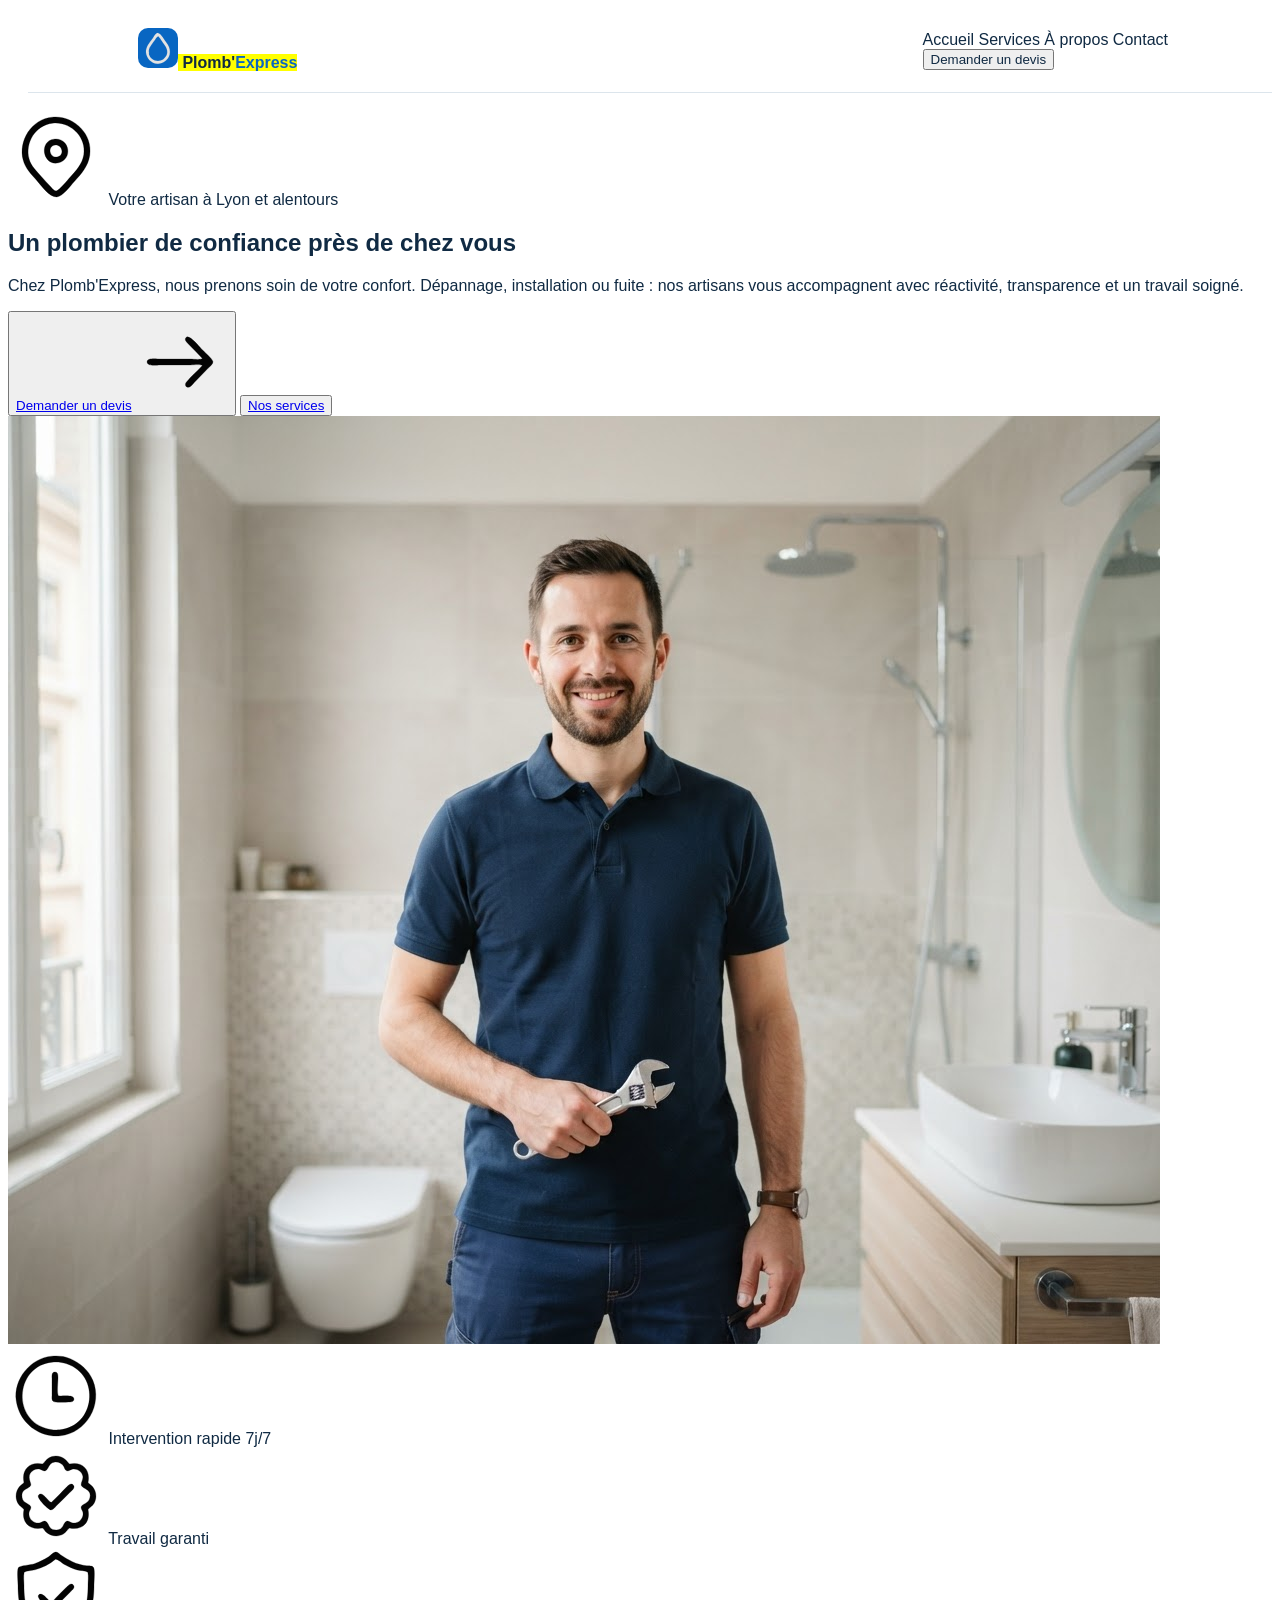
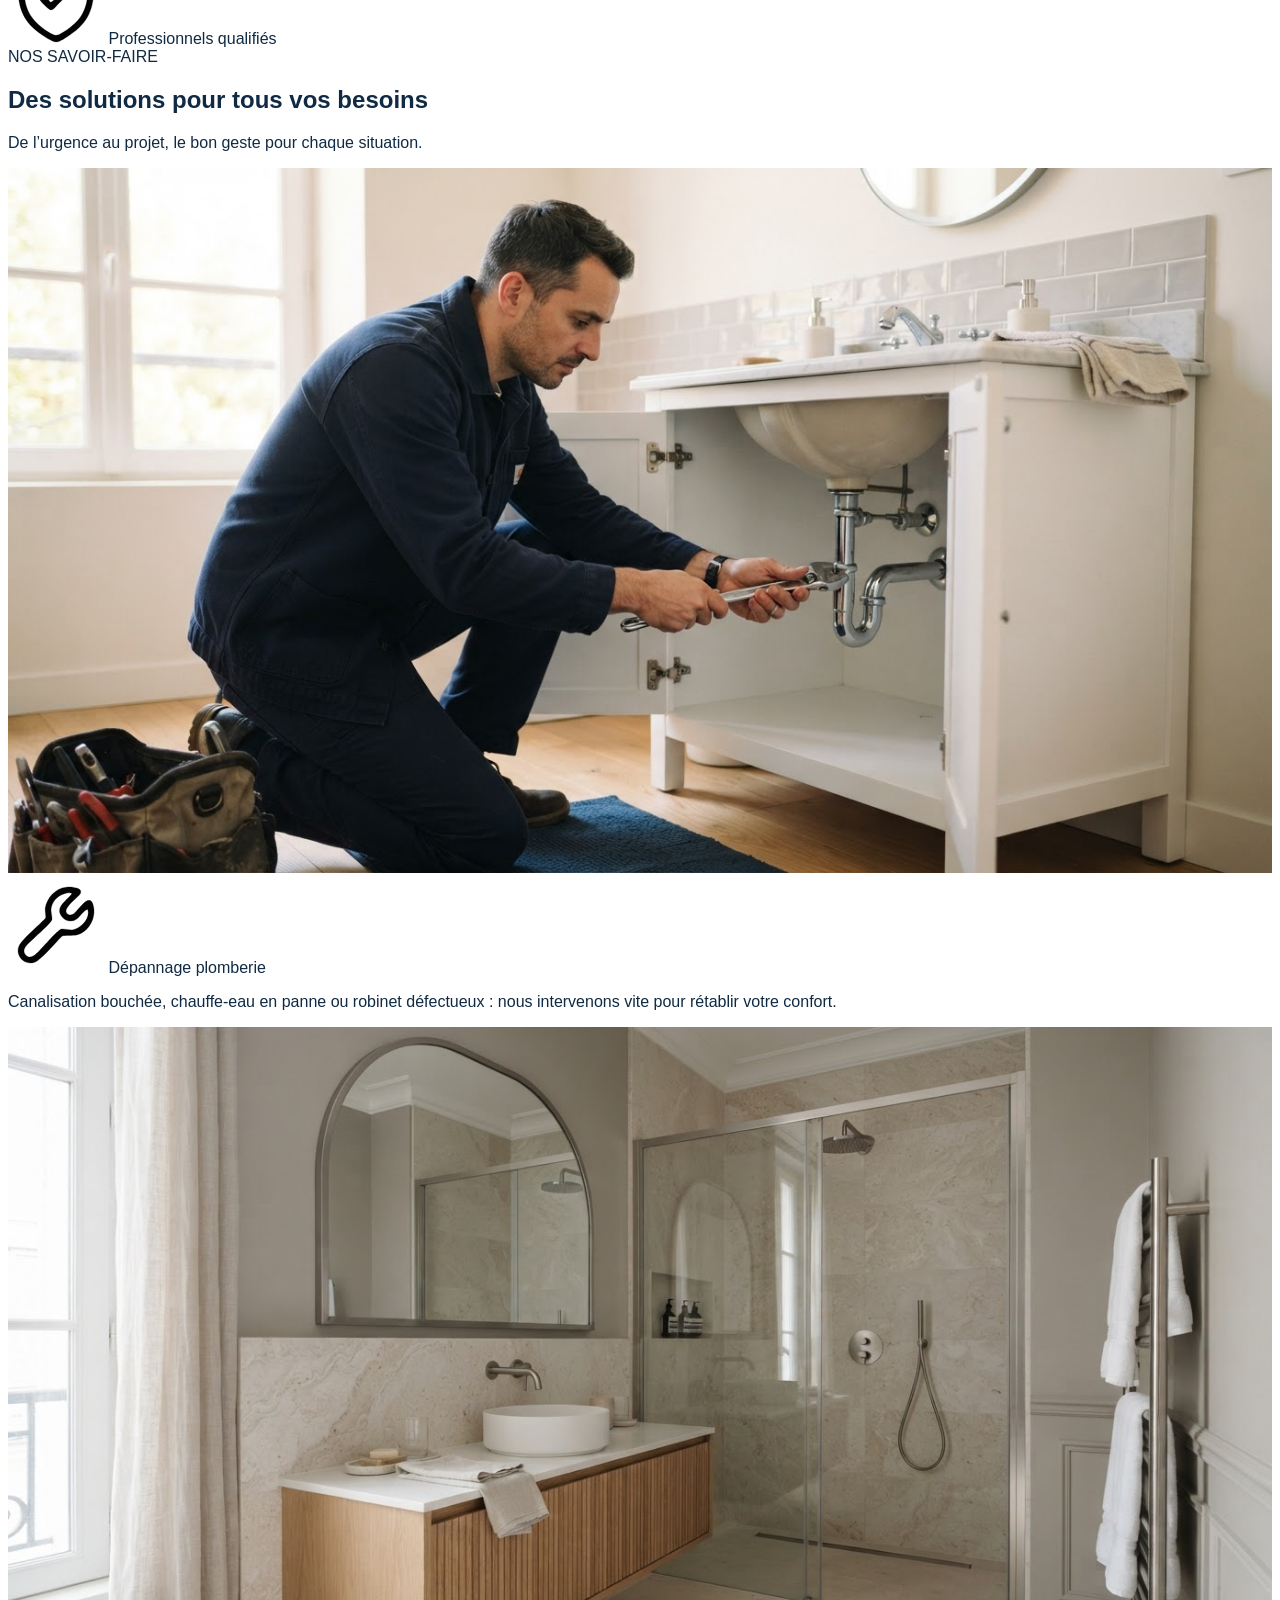
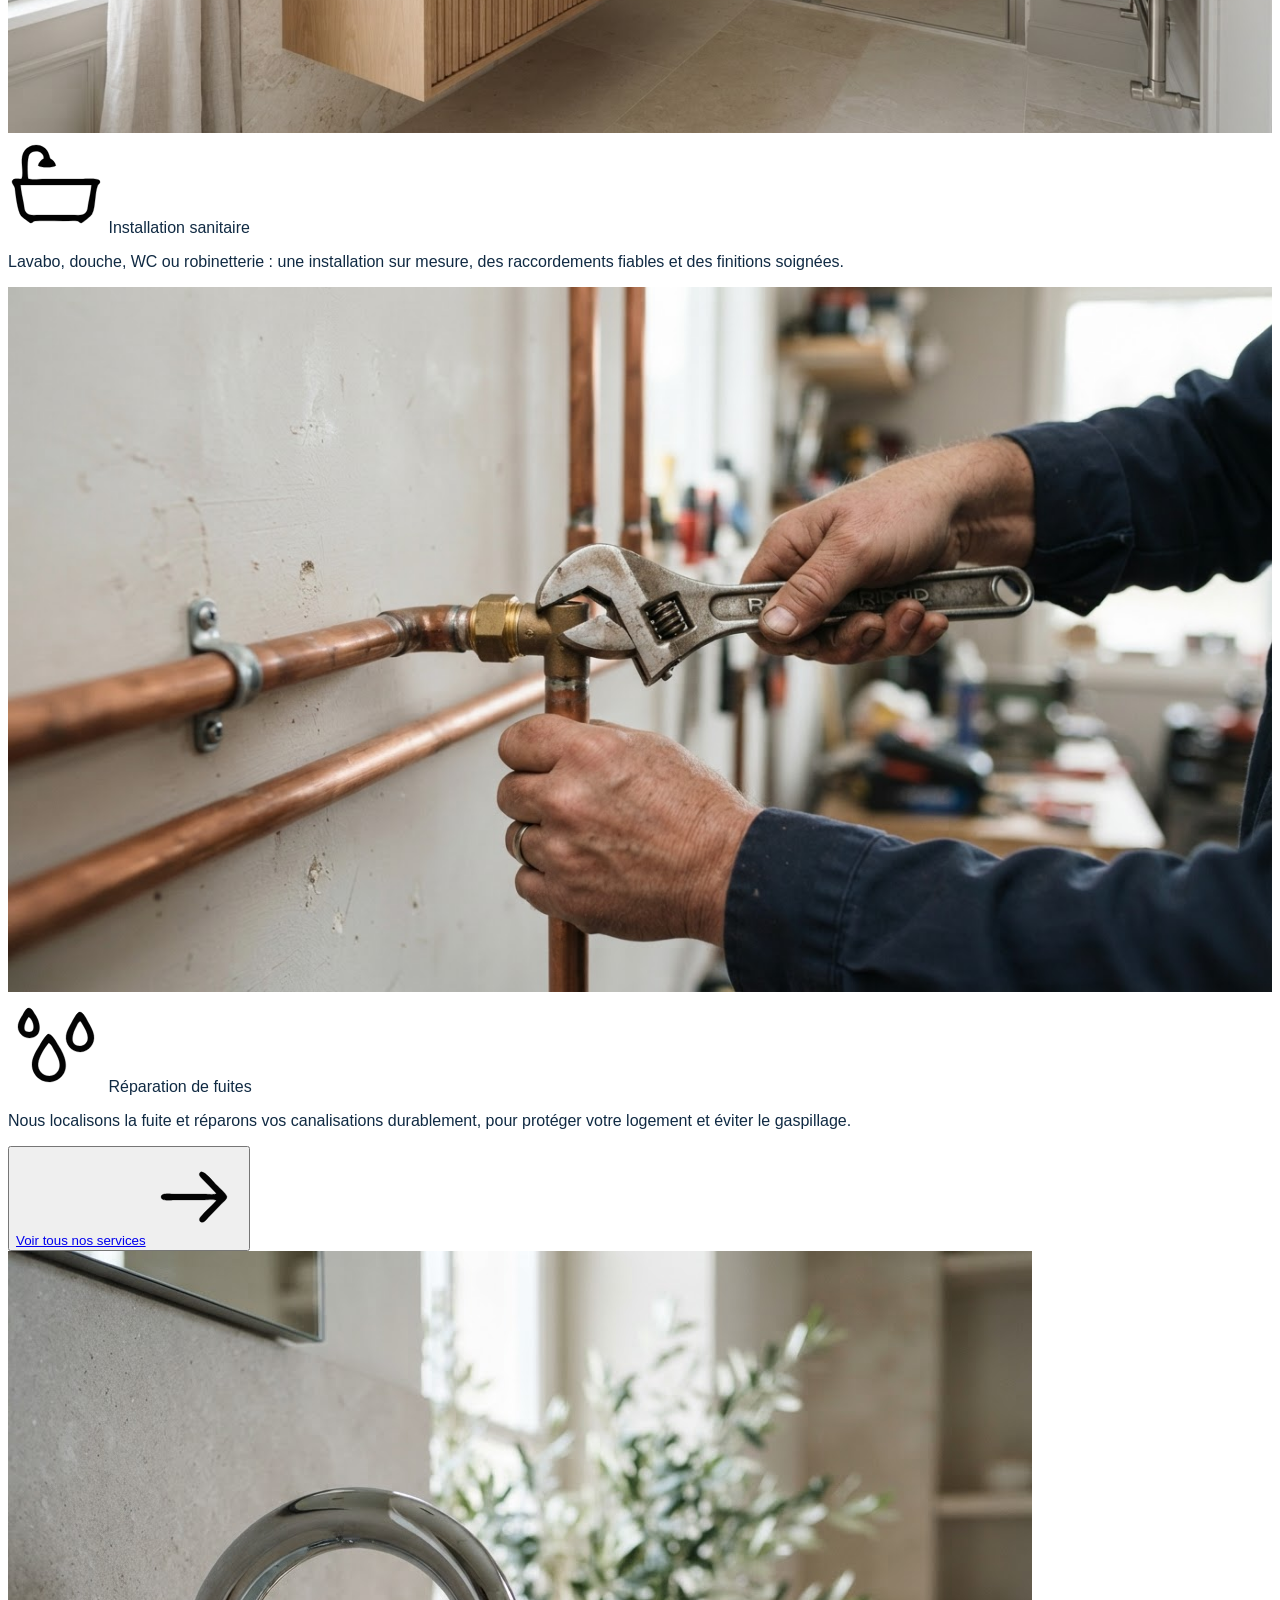
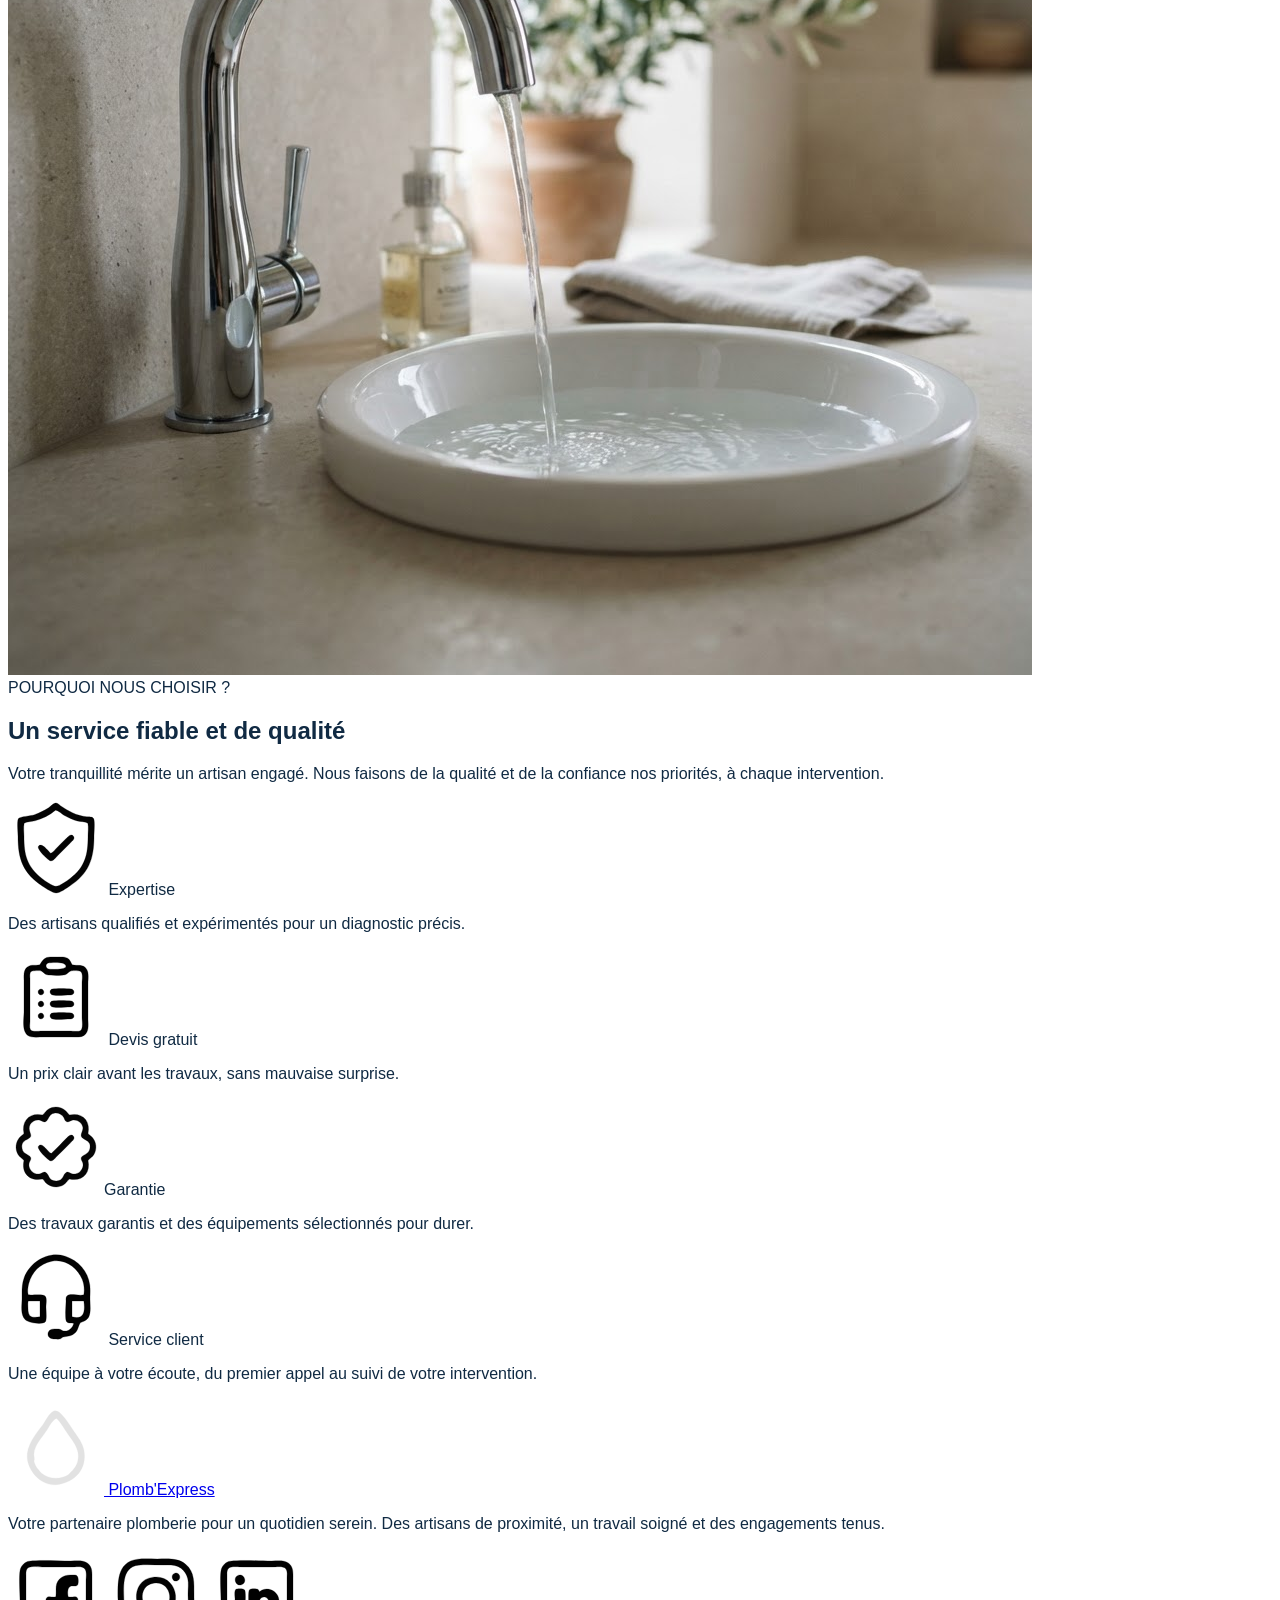
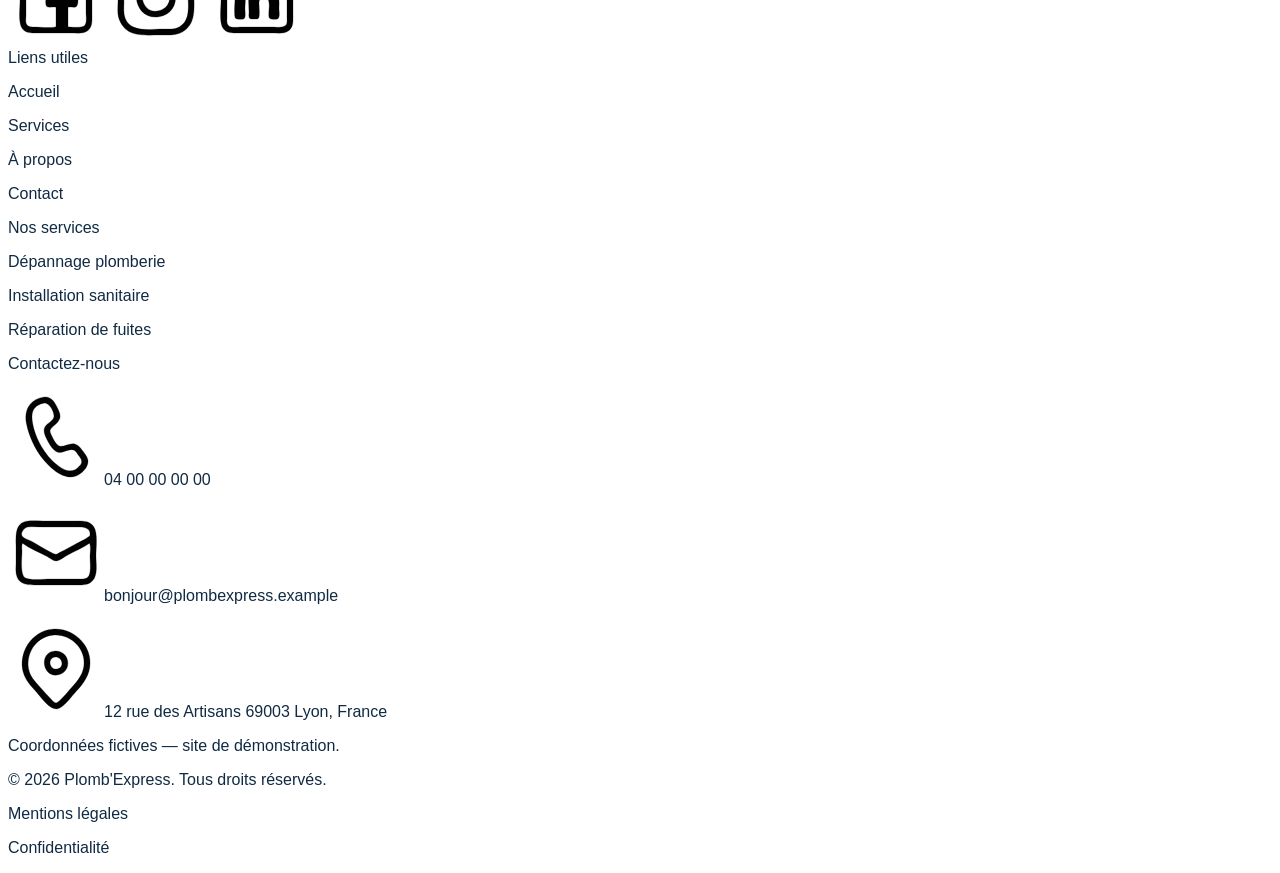
==== SPRINT-01/Brief-02/PlombExpress/Accueil.html @ 79089966 "Redesign repo structure" ====
<!doctype html>
<html lang="fr">
  <head>
    <meta charset="UTF-8" />
    <meta name="viewport" content="width=device-width, initial-scale=1.0" />
    <link rel="stylesheet" href="css/Accueil.css" />
    <style>
      @import url("https://fonts.google/apis.com/css2?family=Inter:ital,opsz,wght@0,14..32,100..900;1,14..32,100..900&display=swap");
    </style>
    <title>Plomb'Express</title>
  </head>
  <body>
    <header>
      <div class="logo">
        <a href="Accueil.html"
          ><img src="assets/icons/droplet.svg" alt="Droplet icon" /><span>
            Plomb'</span
          ><span class="logoblu">Express</span></a
        >
      </div>
      <nav>
        <div class="nav">
          <a href="Accueil.html">Accueil</a>
          <span>Services</span>
          <span>À propos</span>
          <span>Contact</span>
        </div>
        <div class="mobile">
          <img src="assets/icons/menu.svg" alt="menu icon" />
        </div>
        <div class="btnh">
          <button><a href="Contact.html">Demander un devis</a></button>
        </div>
      </nav>
    </header>
    <main>
      <section class="hero">
        <div>
          <p>
            <img src="assets/icons/location.svg" alt="Location icon" /> Votre
            artisan à Lyon et alentours
          </p>
        </div>
        <div>
          <h1>Un plombier de confiance près de chez vous</h1>
          <p>
            Chez Plomb'Express, nous prenons soin de votre confort. Dépannage,
            installation ou fuite : nos artisans vous accompagnent avec
            réactivité, transparence et un travail soigné.
          </p>
        </div>
        <div>
          <button>
            <a href="Contact.html">Demander un devis</a
            ><img src="assets/icons/arrow-right.svg" alt="Arrow right icon" />
          </button>
          <button><a href="Services.html">Nos services</a></button>
        </div>
        <div>
          <img
            src="assets/images/plumber.jpg"
            alt="Le plombier sourit en tenant sa clé à molette dans une salle de bain moderne"
          />
        </div>
        <div>
          <img src="assets/icons/clock.svg" alt="Clock at 3 icon" />
          <span>Intervention rapide 7j/7</span>
        </div>
        <div>
          <img src="assets/icons/shield-check.svg" alt="shield check icon" />
          <span>Travail garanti</span>
        </div>
        <div>
          <img src="assets/icons/badge-check.svg" alt="badge check icon" />
          <span>Professionnels qualifiés</span>
        </div>
      </section>
      <section class="faire">
        <div>
          <span>NOS SAVOIR-FAIRE</span>
          <h2>Des solutions pour tous vos besoins</h2>
          <p>De l’urgence au projet, le bon geste pour chaque situation.</p>
        </div>
        <div>
          <img
            src="assets/images/Dépannage-plomberie.jpg"
            alt="Plombier agenouillé sous un lavabo blanc, en train de régler le siphon avec une clé"
          />
          <img src="assets/icons/wrench.svg" alt="wrench icon" />
          <span>Dépannage plomberie</span>
          <p>
            Canalisation bouchée, chauffe-eau en panne ou robinet défectueux :
            nous intervenons vite pour rétablir votre confort.
          </p>
        </div>
        <div>
          <img
            src="assets/images/Installation-sanitaire.jpg"
            alt="Salle de bain moderne avec meuble vasque en bois suspendu, miroir arrondi et douche en verre"
          />
          <img src="assets/icons/bath.svg" alt="bath icon" />
          <span>Installation sanitaire</span>
          <p>
            Lavabo, douche, WC ou robinetterie : une installation sur mesure,
            des raccordements fiables et des finitions soignées.
          </p>
        </div>
        <div>
          <img
            src="assets/images/Réparation-fuites.jpg"
            alt="Mains d'un plombier serrant un raccord en laiton sur une canalisation en cuivre avec une clé à molette"
          />
          <img src="assets/icons/droplets.svg" alt="droplets icon" />
          <span>Réparation de fuites</span>
          <p>
            Nous localisons la fuite et réparons vos canalisations durablement,
            pour protéger votre logement et éviter le gaspillage.
          </p>
        </div>
        <div>
          <button>
            <a href="Services.html">Voir tous nos services</a
            ><img src="assets/icons/arrow-right.svg" alt="Arrow right icon" />
          </button>
        </div>
      </section>
      <section class="choisir">
        <div>
          <img
            src="assets/images/lavabo.jpg"
            alt="Robinet chromé verse de l'eau dans une vasque blanche"
          />
        </div>
        <div>
          <span>POURQUOI NOUS CHOISIR ?</span>
          <h2>Un service fiable et de qualité</h2>
          <p>
            Votre tranquillité mérite un artisan engagé. Nous faisons de la
            qualité et de la confiance nos priorités, à chaque intervention.
          </p>
        </div>
        <div>
          <div>
            <span
              ><img src="assets/icons/badge-check.svg" alt="badge check icon" />
              Expertise</span
            >
            <p>
              Des artisans qualifiés et expérimentés pour un diagnostic précis.
            </p>
          </div>
          <div>
            <span
              ><img
                src="assets/icons/clipboard-list.svg"
                alt="clipboard list icon"
              />
              Devis gratuit</span
            >
            <p>Un prix clair avant les travaux, sans mauvaise surprise.</p>
          </div>
          <div>
            <span
              ><img
                src="assets/icons/shield-check.svg"
                alt="shield check icon"
              />Garantie</span
            >
            <p>
              Des travaux garantis et des équipements sélectionnés pour durer.
            </p>
          </div>
          <div>
            <span
              ><img
                src="assets/icons/headset.svg"
                alt="headset icon"
                style="transform: scaleX(-1)"
              />
              Service client</span
            >
            <p>
              Une équipe à votre écoute, du premier appel au suivi de votre
              intervention.
            </p>
          </div>
        </div>
      </section>
    </main>
    <footer>
      <div>
        <a href="Accueil.html"
          ><img src="assets/icons/droplet.svg" alt="Droplet icon" />
          Plomb'Express</a
        >
        <p>
          Votre partenaire plomberie pour un quotidien serein. Des artisans de
          proximité, un travail soigné et des engagements tenus.
        </p>
        <div>
          <img src="assets/icons/facebook.svg" alt="facebook icon" />
          <img src="assets/icons/instagram.svg" alt="instagram icon" />
          <img src="assets/icons/linkedin.svg" alt="linkedin icon" />
        </div>
      </div>
      <div>
        <div>
          <span>Liens utiles</span>
          <p>Accueil</p>
          <p>Services</p>
          <p>À propos</p>
          <p>Contact</p>
        </div>
        <div>
          <span>Nos services</span>
          <p>Dépannage plomberie</p>
          <p>Installation sanitaire</p>
          <p>Réparation de fuites</p>
        </div>
        <div>
          <span>Contactez-nous</span>
          <p>
            <img src="assets/icons/phone.svg" alt="phone icon" />04 00 00 00 00
          </p>
          <p>
            <img
              src="assets/icons/mail.svg"
              alt="mail icon"
            />bonjour@plombexpress.example
          </p>
          <p>
            <img src="assets/icons/location.svg" alt="location icon" />12 rue
            des Artisans 69003 Lyon, France
          </p>
          <p>Coordonnées fictives — site de démonstration.</p>
        </div>
      </div>
      <div>
        <div><p>© 2026 Plomb'Express. Tous droits réservés.</p></div>
        <div>
          <p>Mentions légales</p>
          <p>Confidentialité</p>
        </div>
      </div>
    </footer>
  </body>
</html>
---- SPRINT-01/Brief-02/PlombExpress/css/Accueil.css ----
* {
  box-sizing: border-box;
}

img {
  max-width: 100%;
  height: auto;
}

body {
  font-family: "Inter", sans-serif;
  color: #102a43;
}

header {
  display: flex;
  align-items: center;
  justify-content: space-between;
  padding: 20px 104px;
  margin-left: 20px;
  border-bottom: 1px solid #dce5ec;
}

.mobile {
  display: none;
}

@media (max-width: 767px) {
  header {
    display: flex;
    flex-direction: column;
    padding: 16px;
    margin: 0 auto;
  }

  .nav {
    display: none;
  }

  .mobile {
    display: block;
  }

  .btnh {
    width: 100%;
  }

  .btnh button {
    border: none;
    width: 100%;
    background-color: #ff6418;
    padding: 15px 20px 15px;
    gap: 12px;
    border-radius: 10px;
    width: 335px;
    height: 44px;
  }

  .btnh a {
    color: #ffffff;
    font-weight: 600;
    font-size: 14px;
    line-height: 100%;
  }
}

header a {
  text-decoration: none;
  color: #102a43;
}

header img {
  background-color: #0866c2;
  border-radius: 10px;
  width: 40px;
  height: 40px;
  margin-left: 6px;
}

.logoblu {
  color: #0866c2;
}

.logo span {
  font-weight: 700;
  background-color: yellow;
}

.nav {
  align-items: center;
}
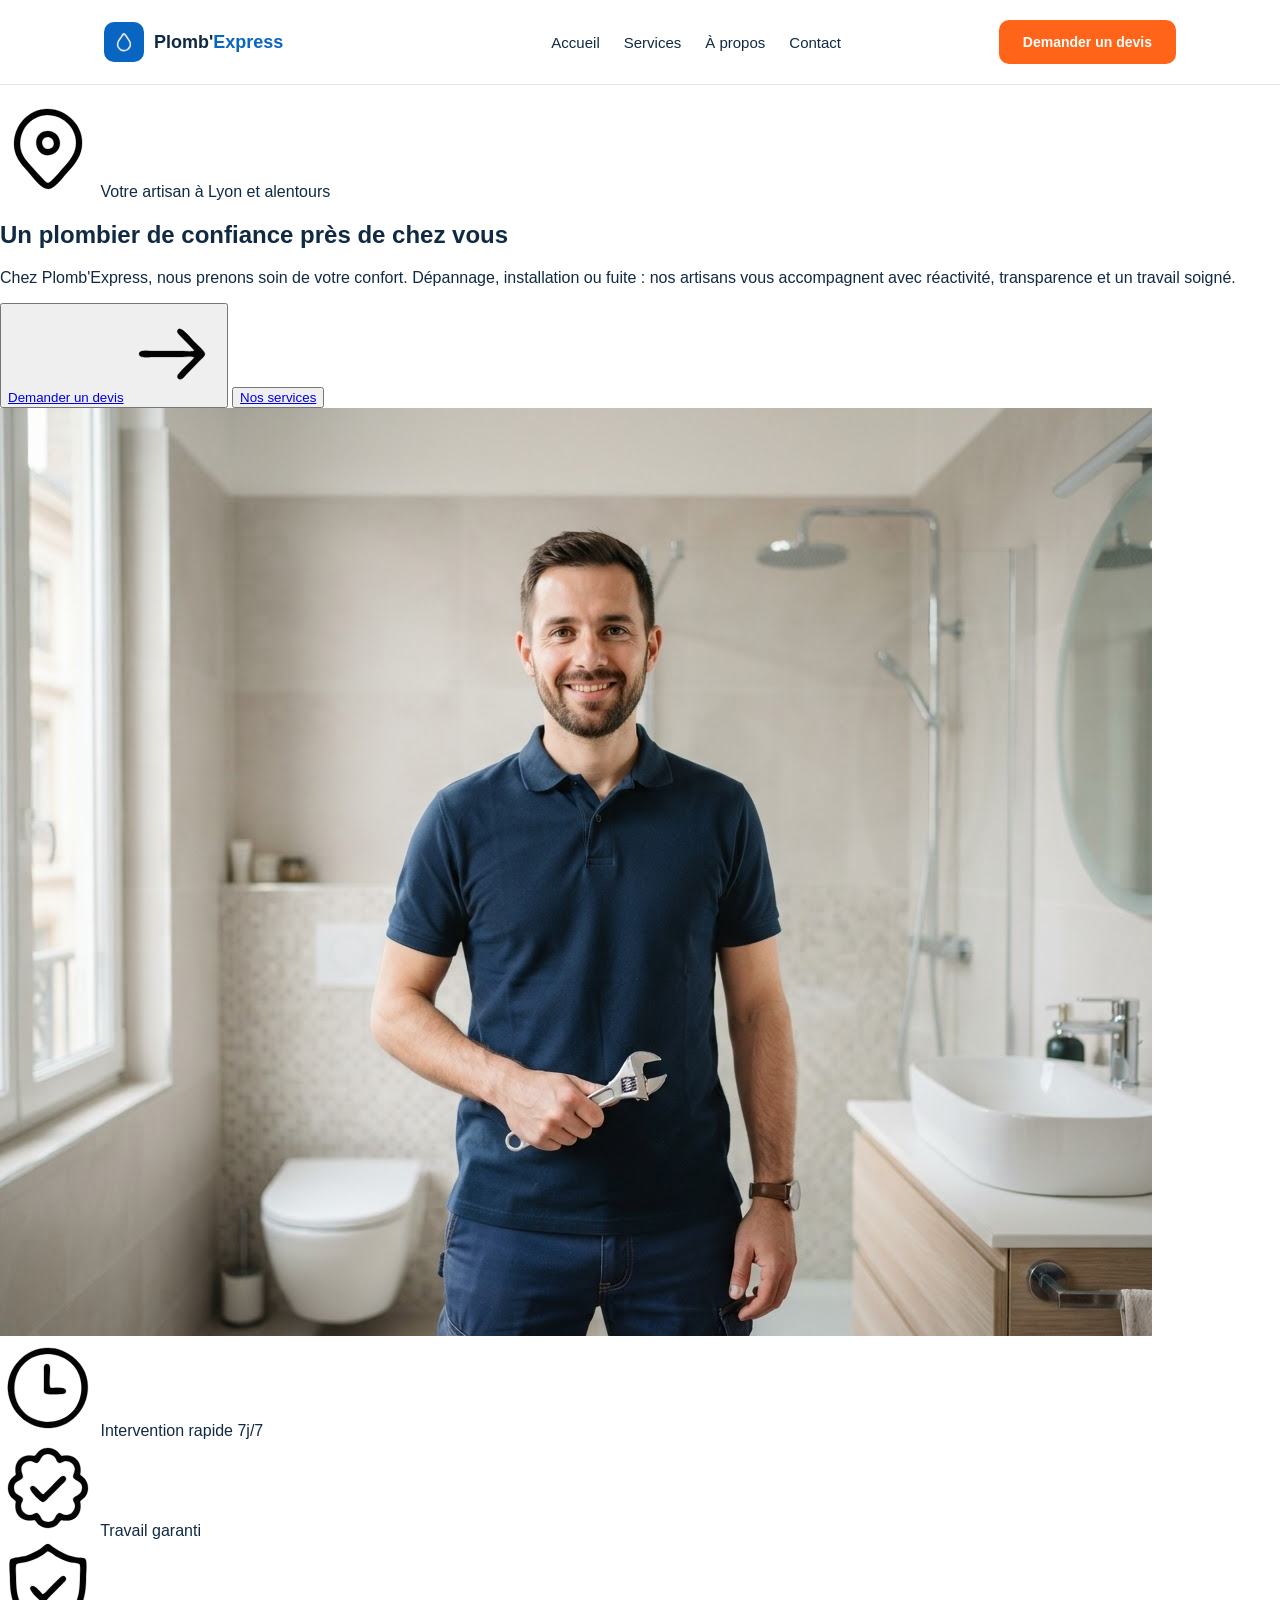
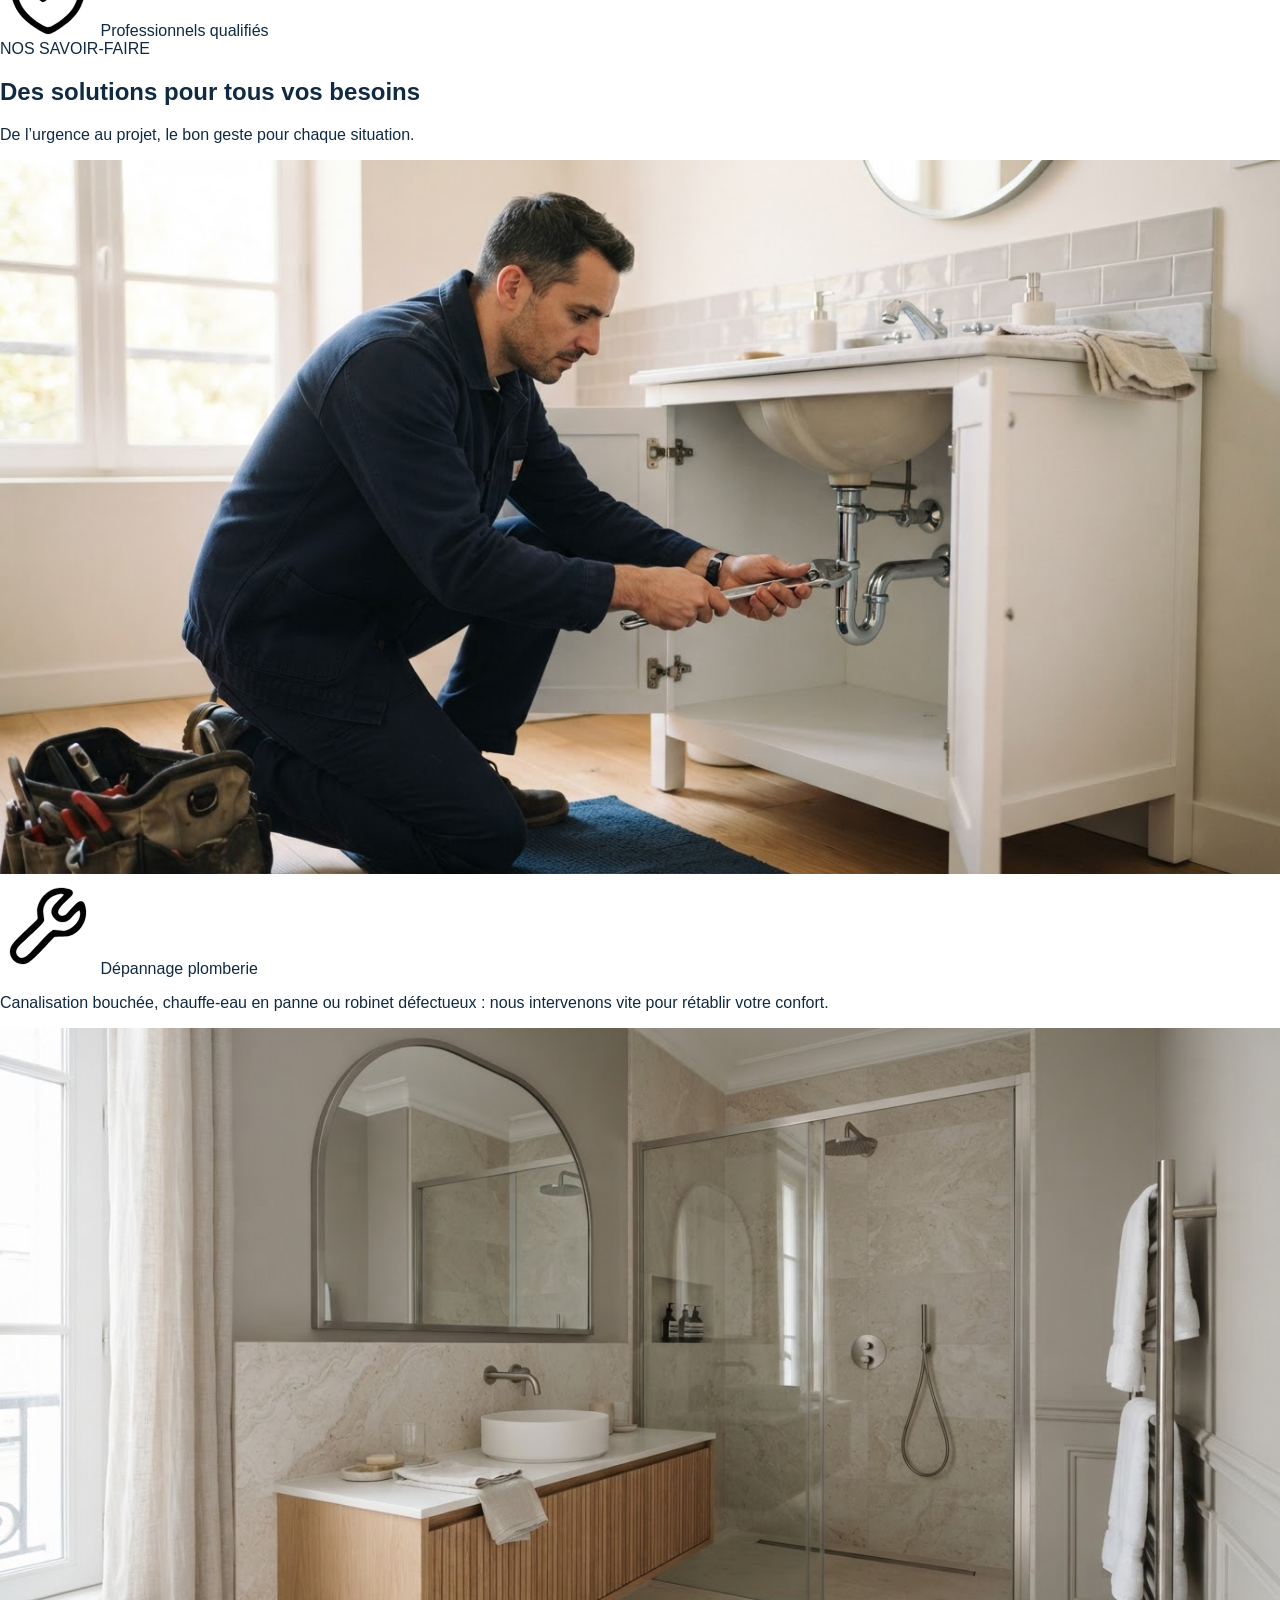
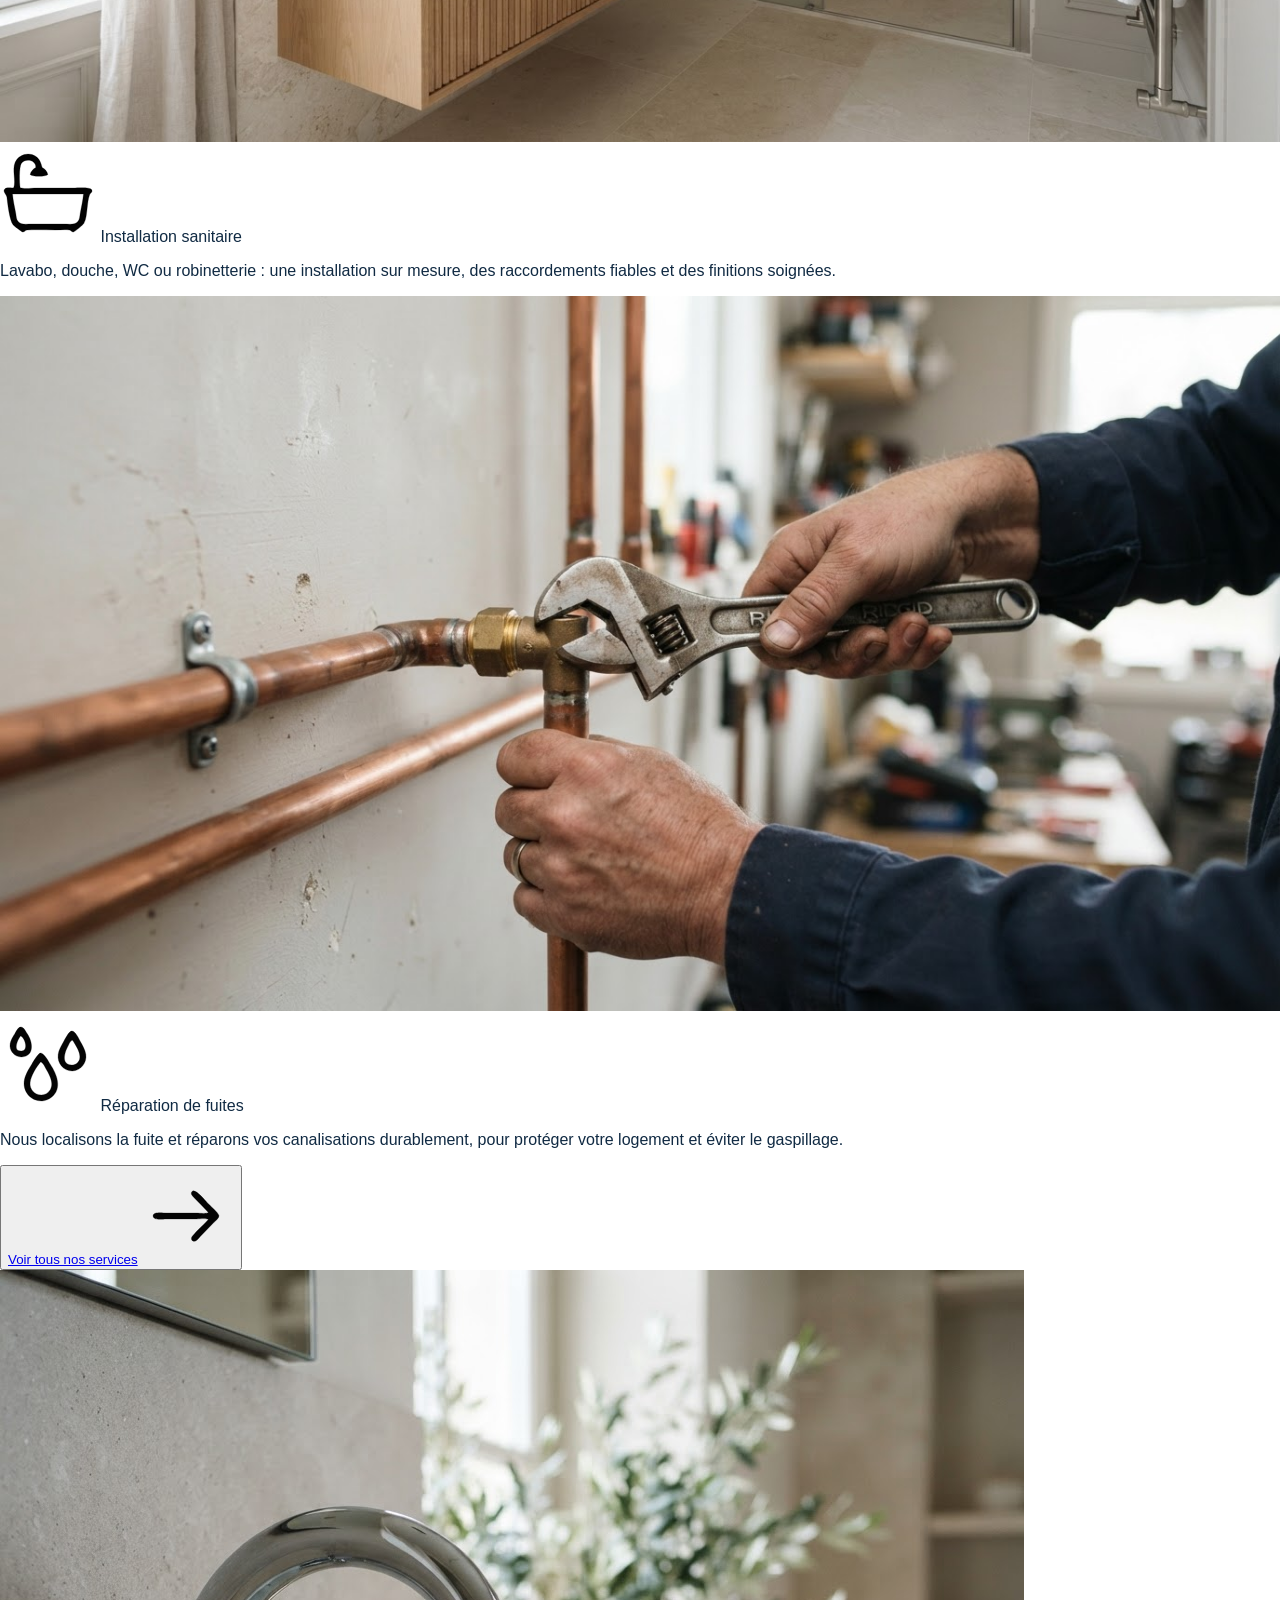
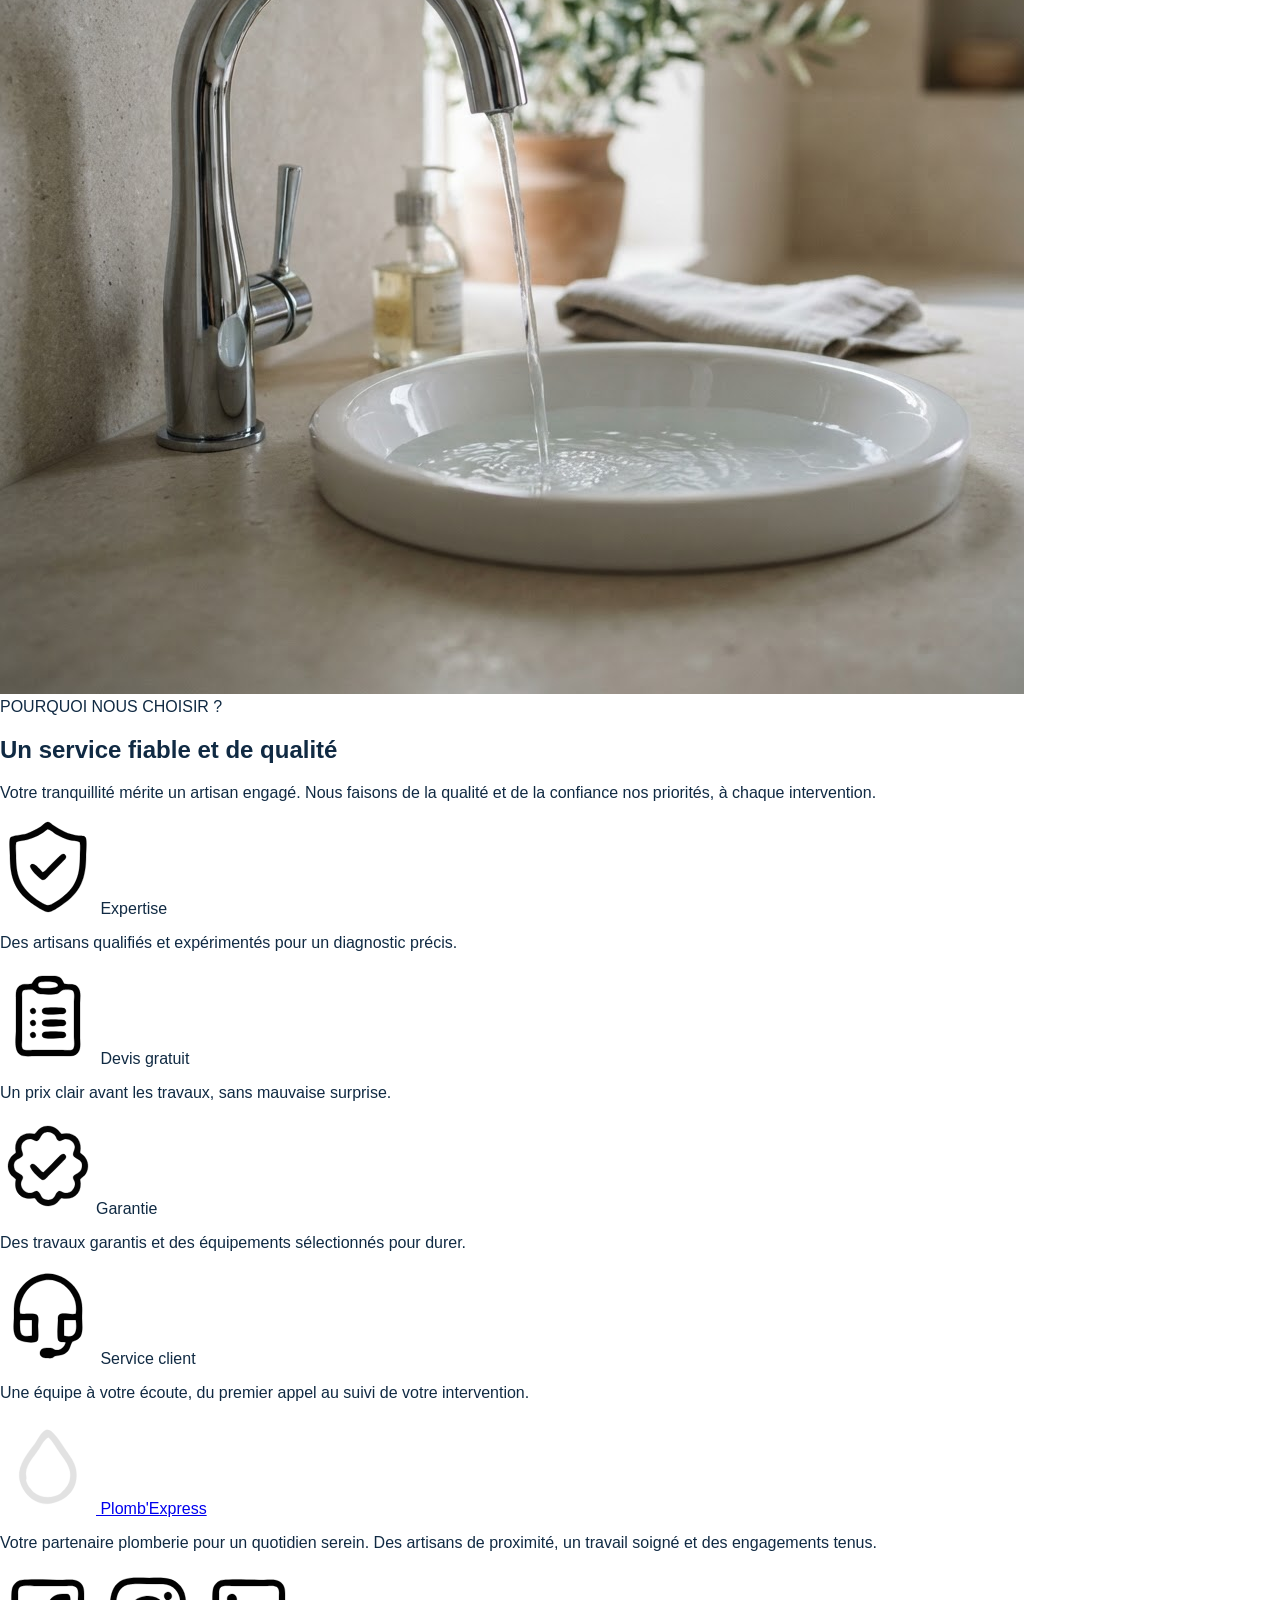
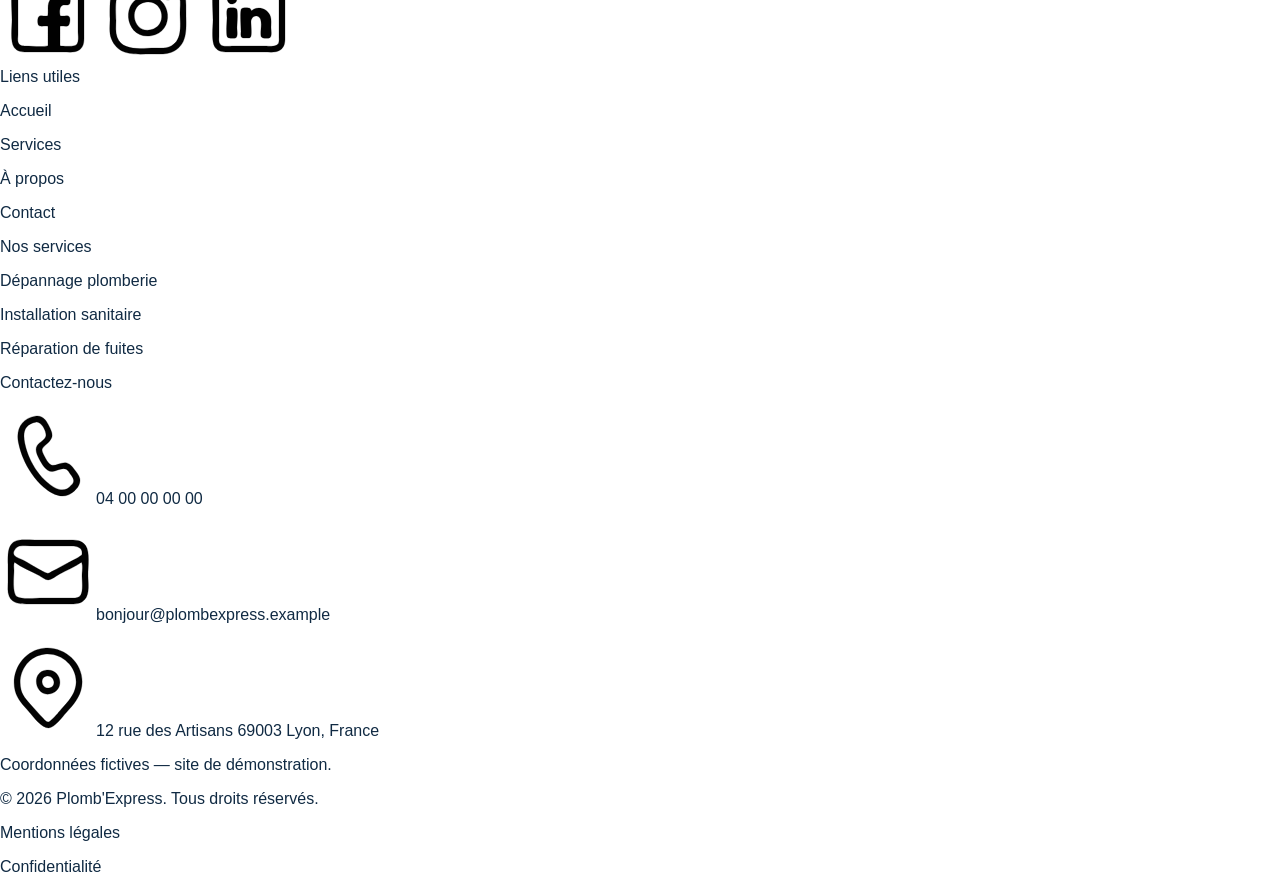
==== commit 2a9aa164: "SPRINT-01: Brief 02 update" ====
--- a/SPRINT-01/Brief-02/PlombExpress/Accueil.html
+++ b/SPRINT-01/Brief-02/PlombExpress/Accueil.html
@@ -12,26 +12,25 @@
   <body>
     <header>
       <div class="logo">
-        <a href="Accueil.html"
-          ><img src="assets/icons/droplet.svg" alt="Droplet icon" /><span>
-            Plomb'</span
-          ><span class="logoblu">Express</span></a
-        >
+        <a href="Accueil.html">
+          <img src="assets/icons/droplet.svg" alt="Droplet icon" />
+          <span>Plomb'</span><span class="logoblu">Express</span>
+        </a>
+      </div>
+      <div class="menu">
+        <img src="assets/icons/menu.svg" alt="menu icon" />
       </div>
       <nav>
-        <div class="nav">
+        <div class="nav-links">
           <a href="Accueil.html">Accueil</a>
-          <span>Services</span>
-          <span>À propos</span>
-          <span>Contact</span>
-        </div>
-        <div class="mobile">
-          <img src="assets/icons/menu.svg" alt="menu icon" />
-        </div>
-        <div class="btnh">
-          <button><a href="Contact.html">Demander un devis</a></button>
+          <a href="#">Services</a>
+          <a href="#">À propos</a>
+          <a href="Contact.html">Contact</a>
         </div>
       </nav>
+      <div class="btnh">
+        <button><a href="Contact.html">Demander un devis</a></button>
+      </div>
     </header>
     <main>
       <section class="hero">
--- a/SPRINT-01/Brief-02/PlombExpress/css/Accueil.css
+++ b/SPRINT-01/Brief-02/PlombExpress/css/Accueil.css
@@ -10,6 +10,7 @@
 body {
   font-family: "Inter", sans-serif;
   color: #102a43;
+  margin: 0;
 }
 
 header {
@@ -17,51 +18,7 @@
   align-items: center;
   justify-content: space-between;
   padding: 20px 104px;
-  margin-left: 20px;
   border-bottom: 1px solid #dce5ec;
-}
-
-.mobile {
-  display: none;
-}
-
-@media (max-width: 767px) {
-  header {
-    display: flex;
-    flex-direction: column;
-    padding: 16px;
-    margin: 0 auto;
-  }
-
-  .nav {
-    display: none;
-  }
-
-  .mobile {
-    display: block;
-  }
-
-  .btnh {
-    width: 100%;
-  }
-
-  .btnh button {
-    border: none;
-    width: 100%;
-    background-color: #ff6418;
-    padding: 15px 20px 15px;
-    gap: 12px;
-    border-radius: 10px;
-    width: 335px;
-    height: 44px;
-  }
-
-  .btnh a {
-    color: #ffffff;
-    font-weight: 600;
-    font-size: 14px;
-    line-height: 100%;
-  }
 }
 
 header a {
@@ -69,23 +26,103 @@
   color: #102a43;
 }
 
-header img {
+.logo a {
+  display: flex;
+  align-items: center;
+  font-weight: 700;
+  font-size: 18px;
+}
+
+.logo img {
   background-color: #0866c2;
   border-radius: 10px;
   width: 40px;
   height: 40px;
-  margin-left: 6px;
+  margin-right: 10px;
+  padding: 8px;
 }
 
 .logoblu {
   color: #0866c2;
 }
 
-.logo span {
-  font-weight: 700;
-  background-color: yellow;
+nav {
+  display: flex;
+  align-items: center;
+  gap: 32px;
+  flex-grow: 1;
+  justify-content: space-between;
+  padding-left: 25%;
 }
 
-.nav {
+.nav-links a:hover {
+  color: #0866c2;
+  text-decoration: underline;
+  text-underline-offset: 9px;
+  text-decoration-thickness: 2px;
+  font-weight: 600;
+}
+
+.nav-links {
+  display: flex;
   align-items: center;
+  gap: 24px;
 }
+
+.nav-links a {
+  font-weight: 500;
+  font-size: 15px;
+  color: #102a43;
+  cursor: pointer;
+}
+
+.btnh button {
+  border: none;
+  background-color: #ff6418;
+  border-radius: 10px;
+  height: 44px;
+  padding: 0 24px;
+  display: flex;
+  align-items: center;
+  justify-content: center;
+  cursor: pointer;
+}
+
+.btnh a {
+  color: #ffffff;
+  font-weight: 600;
+  font-size: 14px;
+}
+
+.menu {
+  display: none;
+}
+
+@media (max-width: 767px) {
+  header {
+    padding: 16px;
+    display: flex;
+    align-items: center;
+    justify-content: space-between;
+    flex-wrap: wrap;
+  }
+
+  .nav-links {
+    display: none;
+  }
+
+  .menu {
+    display: flex;
+    width: 24px;
+    height: 24px;
+  }
+
+  .btnh button {
+    margin-top: 16px;
+    width: 335px;
+    height: 44px;
+    padding-right: 20px;
+    padding-left: 20px;
+    gap: 12px;
+  }
+}
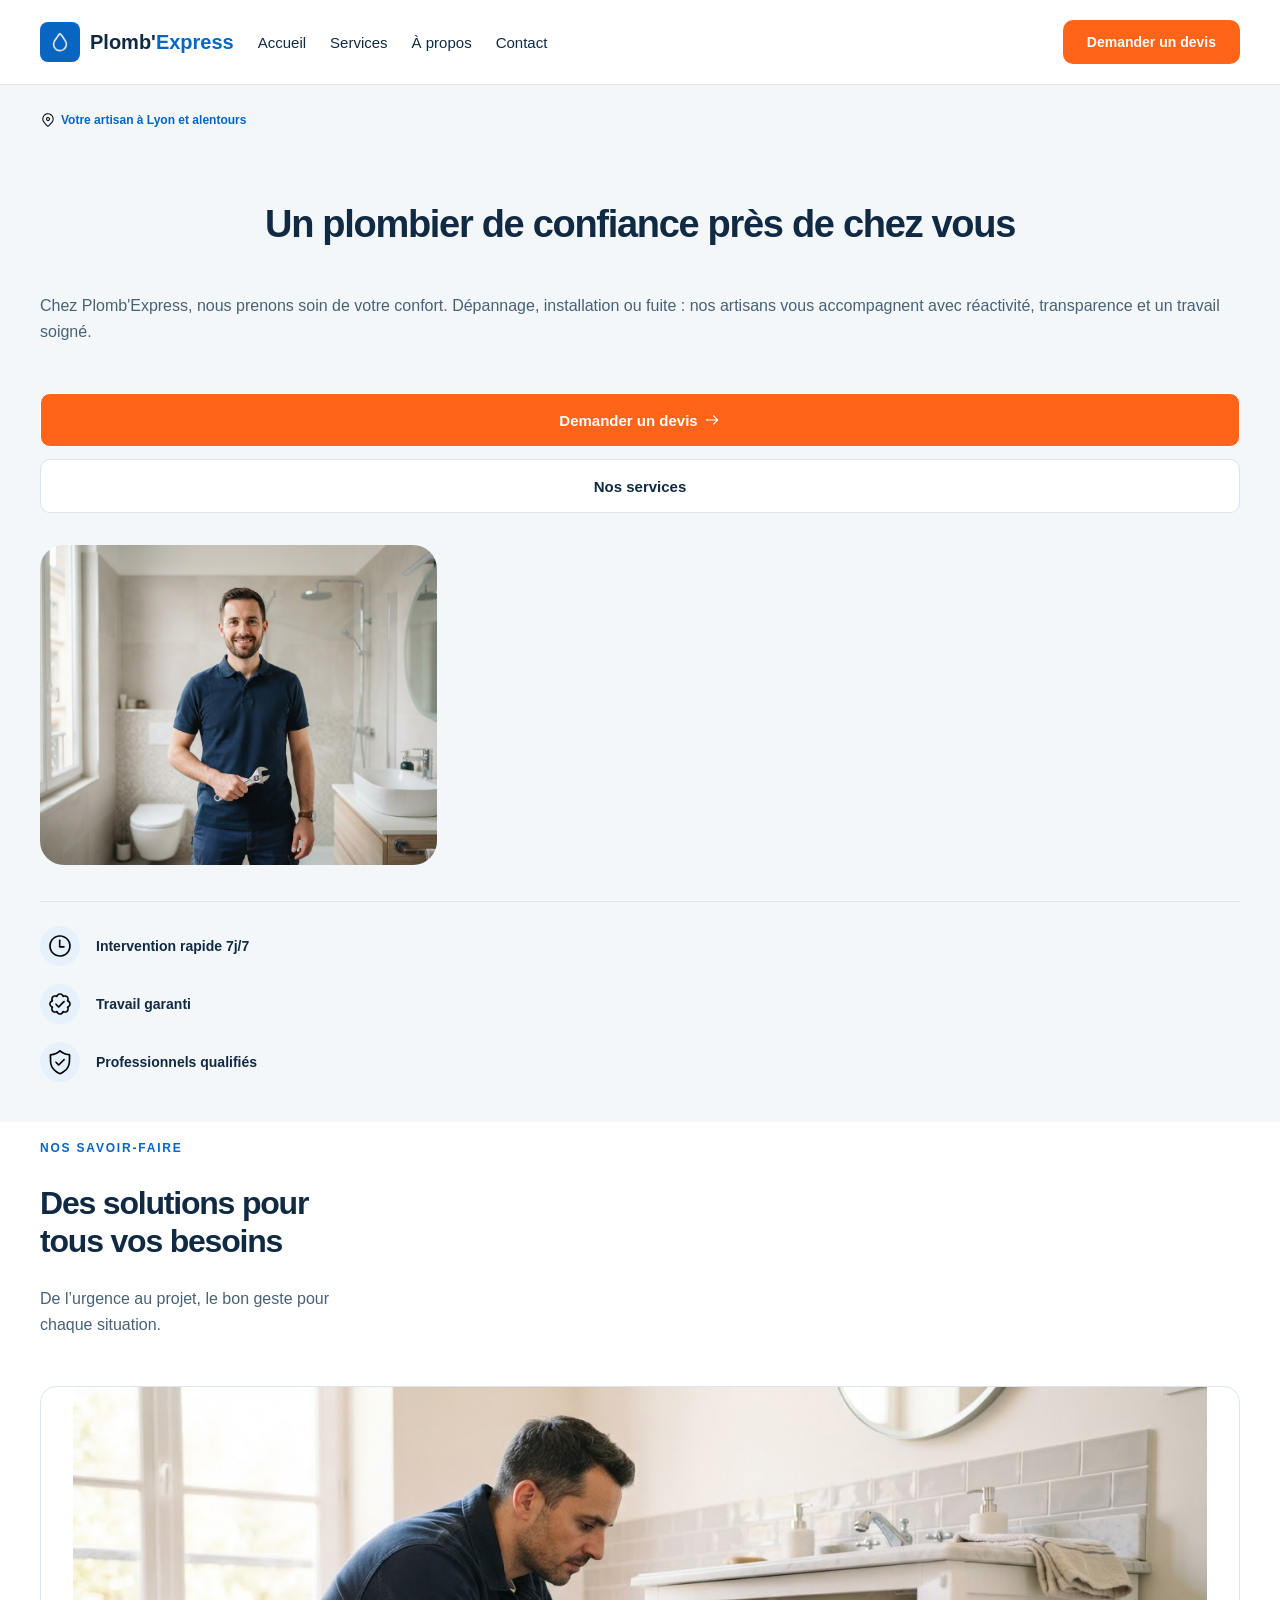
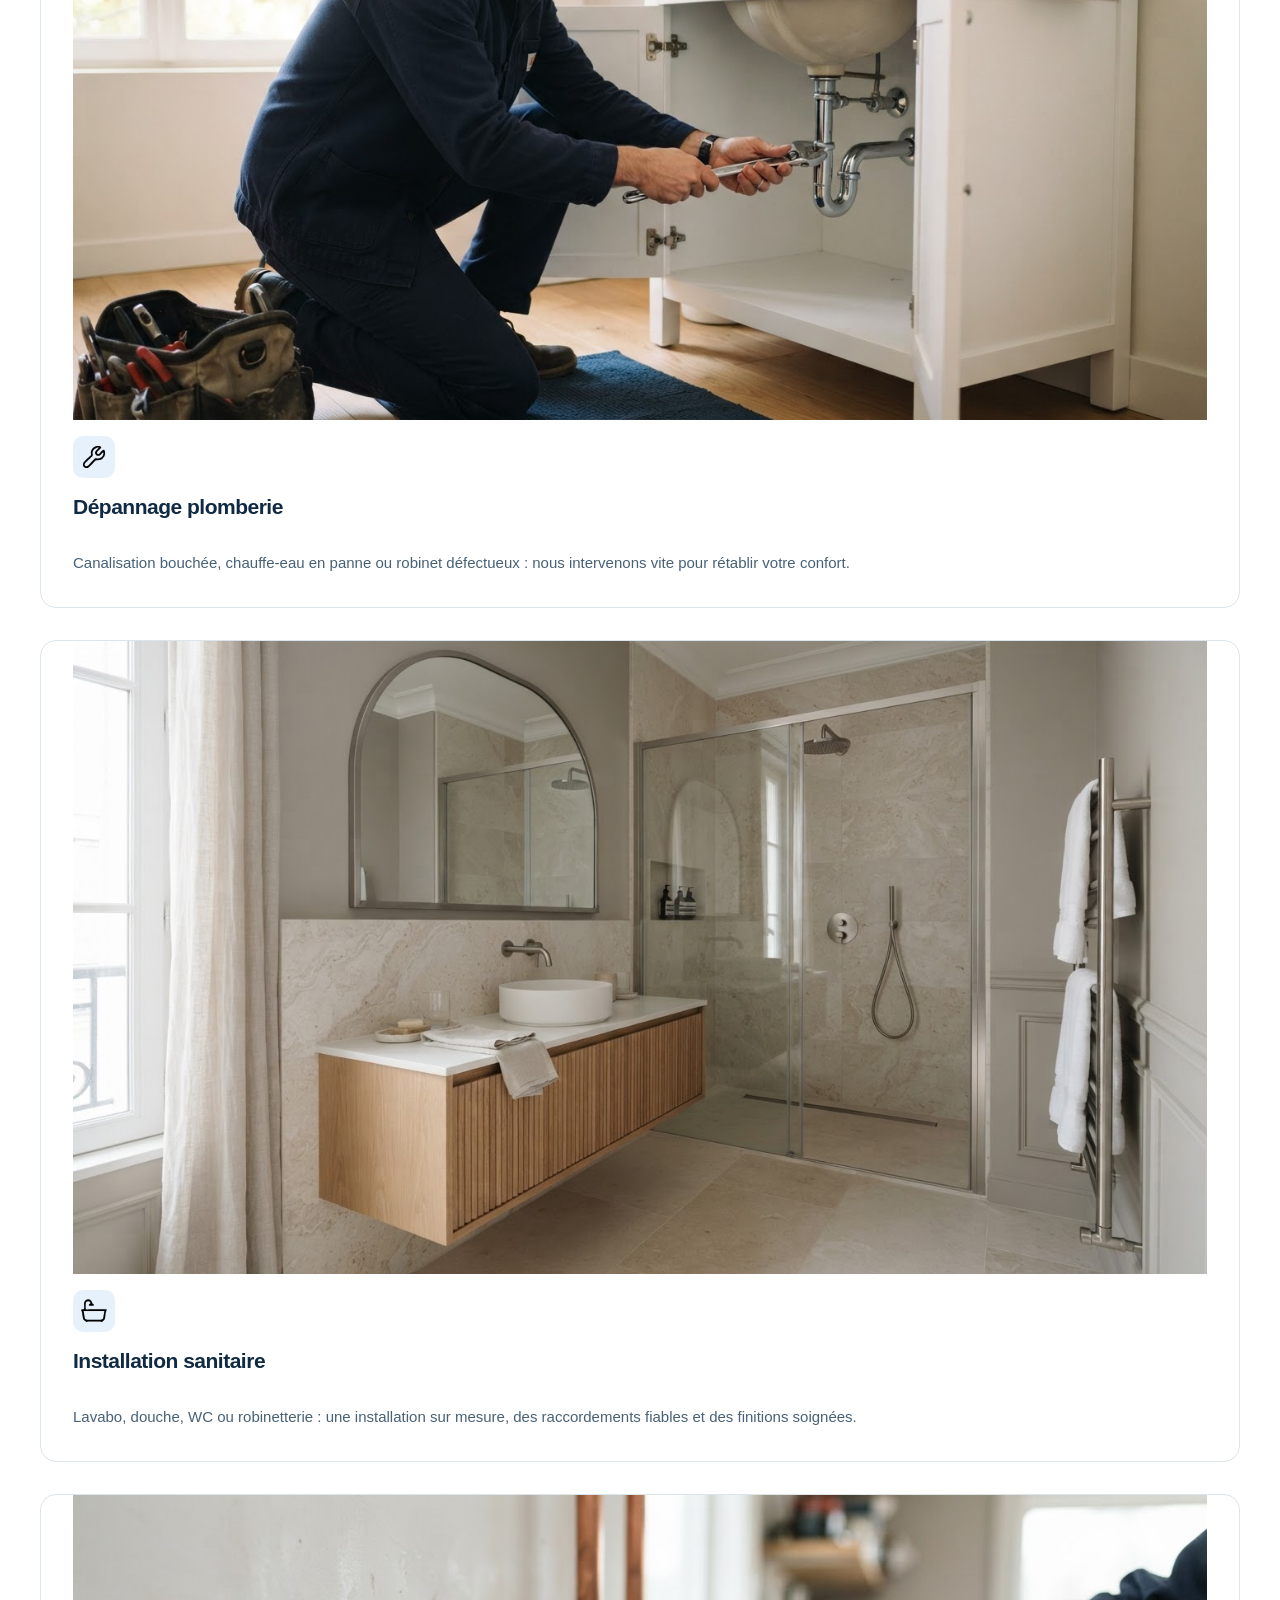
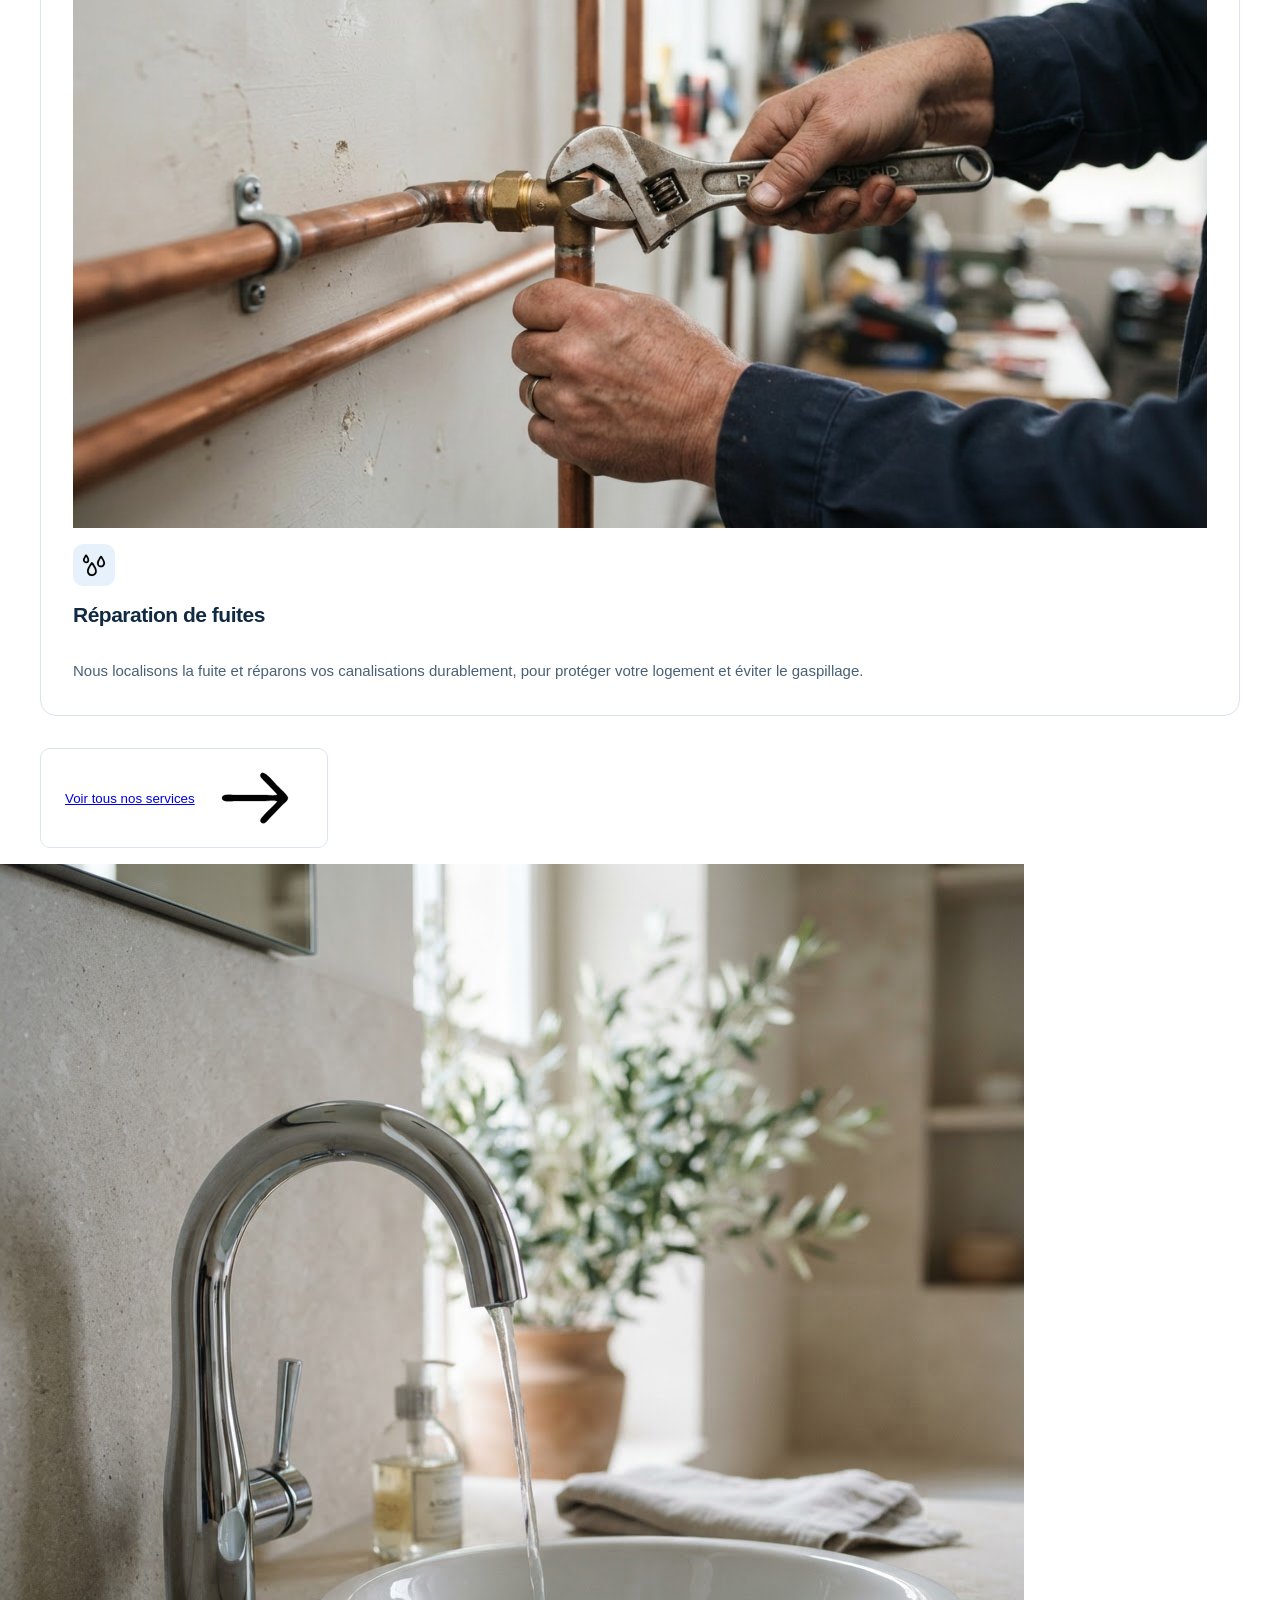
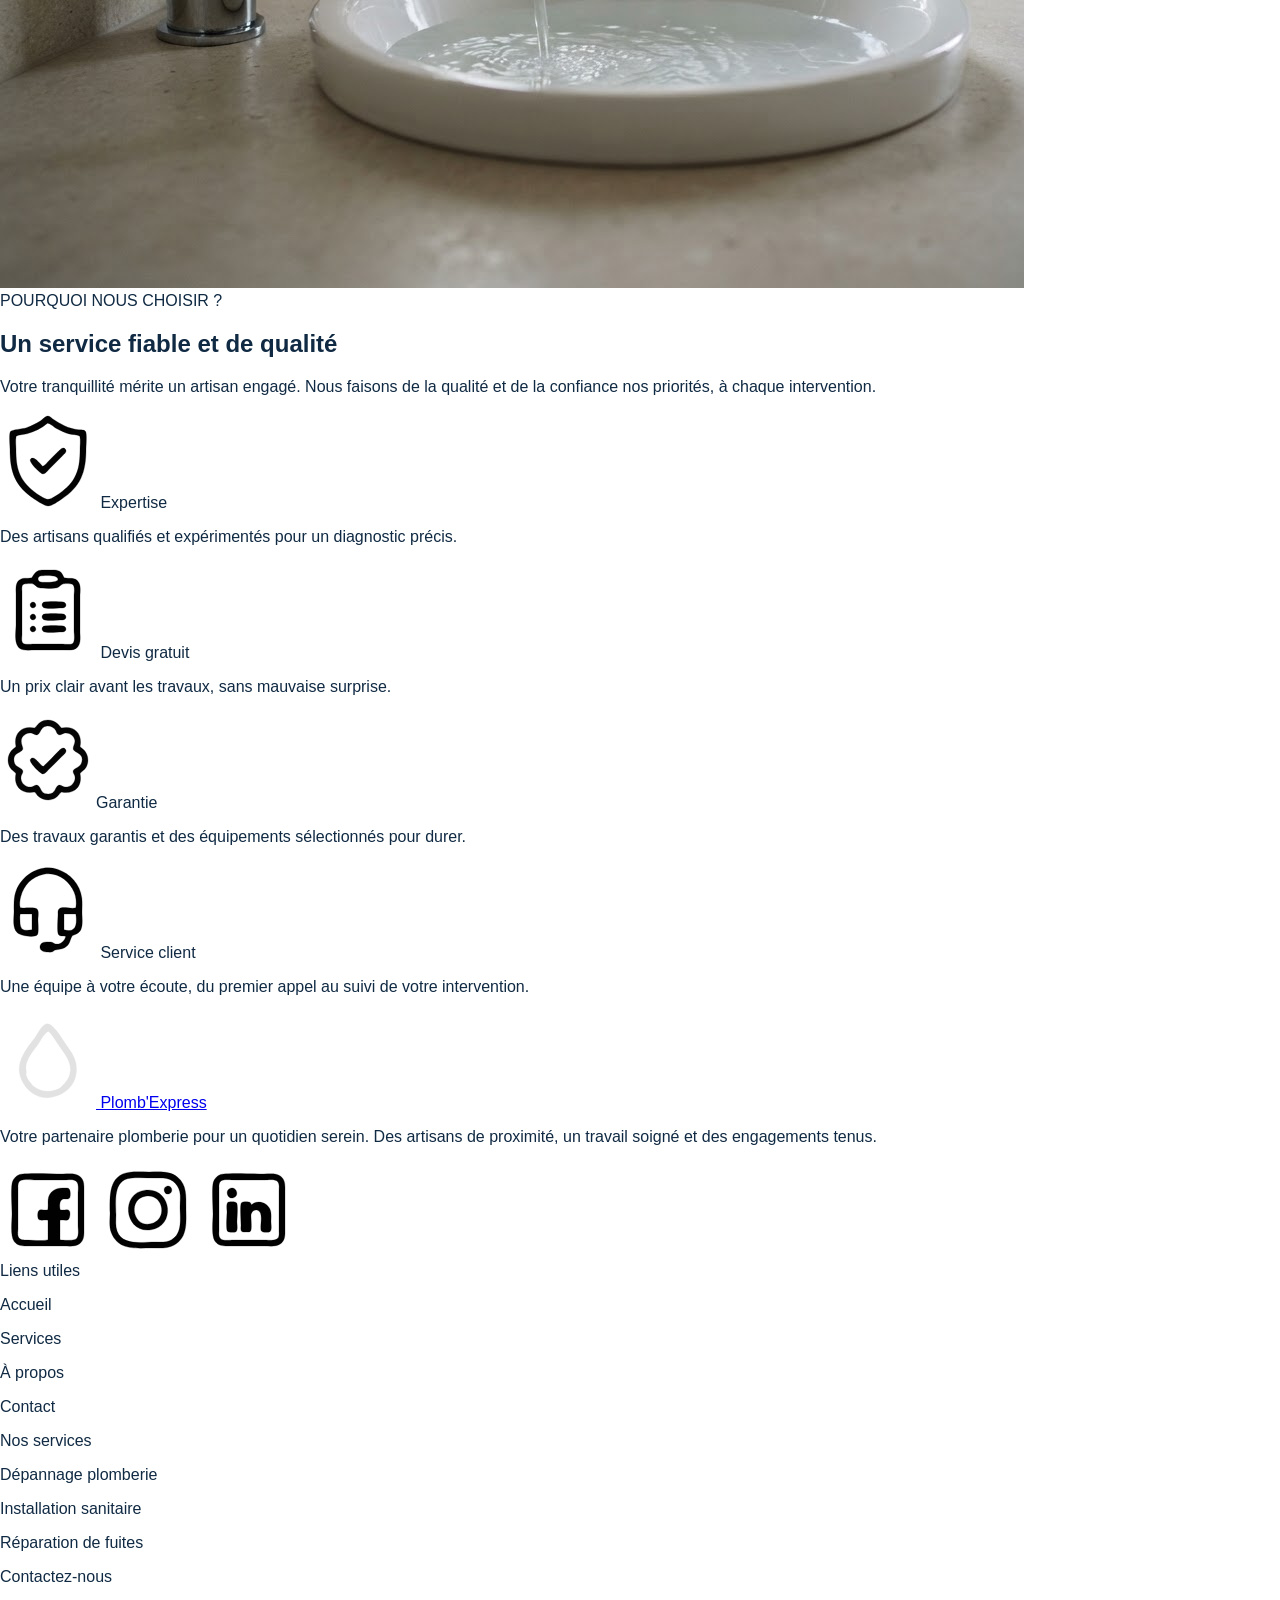
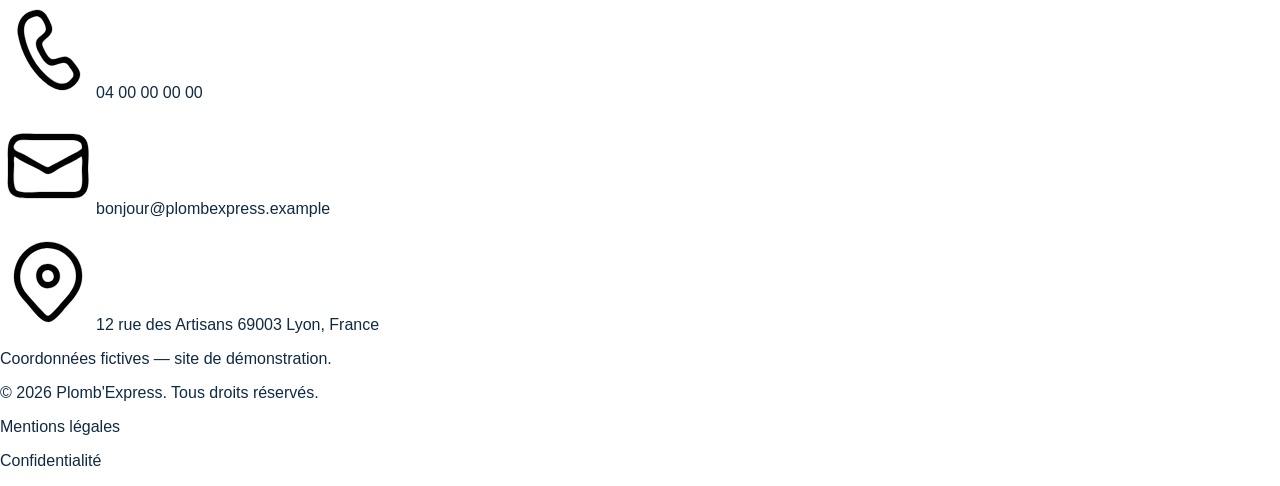
==== commit 438c6b2b: "SPRINT-01: Brief 02 update (Hero section, Faire section)" ====
--- a/SPRINT-01/Brief-02/PlombExpress/Accueil.html
+++ b/SPRINT-01/Brief-02/PlombExpress/Accueil.html
@@ -13,12 +13,12 @@
     <header>
       <div class="logo">
         <a href="Accueil.html">
-          <img src="assets/icons/droplet.svg" alt="Droplet icon" />
+          <img src="assets/icons/droplet.svg" alt="Droplet icon" class="ncc" />
           <span>Plomb'</span><span class="logoblu">Express</span>
         </a>
       </div>
       <div class="menu">
-        <img src="assets/icons/menu.svg" alt="menu icon" />
+        <img src="assets/icons/menu.svg" alt="menu icon" class="ncc" />
       </div>
       <nav>
         <div class="nav-links">
@@ -35,10 +35,8 @@
     <main>
       <section class="hero">
         <div>
-          <p>
-            <img src="assets/icons/location.svg" alt="Location icon" /> Votre
-            artisan à Lyon et alentours
-          </p>
+          <img src="assets/icons/location.svg" alt="Location icon" />
+          <p>Votre artisan à Lyon et alentours</p>
         </div>
         <div>
           <h1>Un plombier de confiance près de chez vous</h1>
@@ -51,7 +49,11 @@
         <div>
           <button>
             <a href="Contact.html">Demander un devis</a
-            ><img src="assets/icons/arrow-right.svg" alt="Arrow right icon" />
+            ><img
+              src="assets/icons/arrow-right.svg"
+              alt="Arrow right icon"
+              class="ncc"
+            />
           </button>
           <button><a href="Services.html">Nos services</a></button>
         </div>
@@ -62,16 +64,18 @@
           />
         </div>
         <div>
-          <img src="assets/icons/clock.svg" alt="Clock at 3 icon" />
-          <span>Intervention rapide 7j/7</span>
-        </div>
-        <div>
-          <img src="assets/icons/shield-check.svg" alt="shield check icon" />
-          <span>Travail garanti</span>
-        </div>
-        <div>
-          <img src="assets/icons/badge-check.svg" alt="badge check icon" />
-          <span>Professionnels qualifiés</span>
+          <span
+            ><img src="assets/icons/clock.svg" alt="Clock at 3 icon" />
+            Intervention rapide 7j/7</span
+          >
+          <span
+            ><img src="assets/icons/shield-check.svg" alt="shield check icon" />
+            Travail garanti</span
+          >
+          <span
+            ><img src="assets/icons/badge-check.svg" alt="badge check icon" />
+            Professionnels qualifiés</span
+          >
         </div>
       </section>
       <section class="faire">
@@ -80,41 +84,43 @@
           <h2>Des solutions pour tous vos besoins</h2>
           <p>De l’urgence au projet, le bon geste pour chaque situation.</p>
         </div>
-        <div>
-          <img
-            src="assets/images/Dépannage-plomberie.jpg"
-            alt="Plombier agenouillé sous un lavabo blanc, en train de régler le siphon avec une clé"
-          />
-          <img src="assets/icons/wrench.svg" alt="wrench icon" />
-          <span>Dépannage plomberie</span>
-          <p>
-            Canalisation bouchée, chauffe-eau en panne ou robinet défectueux :
-            nous intervenons vite pour rétablir votre confort.
-          </p>
-        </div>
-        <div>
-          <img
-            src="assets/images/Installation-sanitaire.jpg"
-            alt="Salle de bain moderne avec meuble vasque en bois suspendu, miroir arrondi et douche en verre"
-          />
-          <img src="assets/icons/bath.svg" alt="bath icon" />
-          <span>Installation sanitaire</span>
-          <p>
-            Lavabo, douche, WC ou robinetterie : une installation sur mesure,
-            des raccordements fiables et des finitions soignées.
-          </p>
-        </div>
-        <div>
-          <img
-            src="assets/images/Réparation-fuites.jpg"
-            alt="Mains d'un plombier serrant un raccord en laiton sur une canalisation en cuivre avec une clé à molette"
-          />
-          <img src="assets/icons/droplets.svg" alt="droplets icon" />
-          <span>Réparation de fuites</span>
-          <p>
-            Nous localisons la fuite et réparons vos canalisations durablement,
-            pour protéger votre logement et éviter le gaspillage.
-          </p>
+        <div class="faire-post">
+          <div>
+            <img
+              src="assets/images/Dépannage-plomberie.jpg"
+              alt="Plombier agenouillé sous un lavabo blanc, en train de régler le siphon avec une clé"
+            />
+            <img src="assets/icons/wrench.svg" alt="wrench icon" />
+            <span>Dépannage plomberie</span>
+            <p>
+              Canalisation bouchée, chauffe-eau en panne ou robinet défectueux :
+              nous intervenons vite pour rétablir votre confort.
+            </p>
+          </div>
+          <div>
+            <img
+              src="assets/images/Installation-sanitaire.jpg"
+              alt="Salle de bain moderne avec meuble vasque en bois suspendu, miroir arrondi et douche en verre"
+            />
+            <img src="assets/icons/bath.svg" alt="bath icon" />
+            <span>Installation sanitaire</span>
+            <p>
+              Lavabo, douche, WC ou robinetterie : une installation sur mesure,
+              des raccordements fiables et des finitions soignées.
+            </p>
+          </div>
+          <div>
+            <img
+              src="assets/images/Réparation-fuites.jpg"
+              alt="Mains d'un plombier serrant un raccord en laiton sur une canalisation en cuivre avec une clé à molette"
+            />
+            <img src="assets/icons/droplets.svg" alt="droplets icon" />
+            <span>Réparation de fuites</span>
+            <p>
+              Nous localisons la fuite et réparons vos canalisations
+              durablement, pour protéger votre logement et éviter le gaspillage.
+            </p>
+          </div>
         </div>
         <div>
           <button>
--- a/SPRINT-01/Brief-02/PlombExpress/css/Accueil.css
+++ b/SPRINT-01/Brief-02/PlombExpress/css/Accueil.css
@@ -13,11 +13,14 @@
   margin: 0;
 }
 
+/* MOBILE */
+
 header {
   display: flex;
   align-items: center;
   justify-content: space-between;
-  padding: 20px 104px;
+  flex-wrap: wrap;
+  padding: 16px 20px;
   border-bottom: 1px solid #dce5ec;
 }
 
@@ -30,99 +33,329 @@
   display: flex;
   align-items: center;
   font-weight: 700;
-  font-size: 18px;
+  font-size: 20px;
 }
 
 .logo img {
+  width: 32px;
+  height: 32px;
+  padding: 6px;
+  margin-right: 10px;
   background-color: #0866c2;
+  border-radius: 8px;
+}
+
+.logoblu {
+  color: #0866c2;
+}
+
+nav {
+  display: none;
+}
+
+.nav-links {
+  display: none;
+}
+
+.menu {
+  display: flex;
+  align-items: center;
+  justify-content: center;
+  width: 24px;
+  height: 24px;
+}
+
+.btnh {
+  flex: 0 0 100%;
+  margin-top: 16px;
+}
+
+.btnh button {
+  width: 100%;
+  height: 44px;
+  padding: 0 20px;
+  border: none;
   border-radius: 10px;
+  background-color: #ff6418;
+  display: flex;
+  align-items: center;
+  justify-content: center;
+  cursor: pointer;
+}
+
+.btnh a {
+  color: white;
+  font-size: 14px;
+  font-weight: 600;
+}
+
+/* img[src$=".svg"]:not(.ncc) {
+  filter: invert(31%) sepia(49%) saturate(4156%) hue-rotate(196deg)
+    brightness(91%) contrast(100%);
+} */
+
+.hero {
+  display: flex;
+  padding: 1rem 2.5rem;
+  align-items: center;
+  flex-wrap: wrap;
+  gap: 32px;
+  background-color: #f3f7fa;
+}
+
+.hero > div:nth-child(1) {
+  display: flex;
+  align-items: center;
+  gap: 5px;
+}
+
+.hero > div:nth-child(1) img {
+  width: 16px;
+  height: 16px;
+}
+
+.hero > div:nth-child(1) p {
+  color: #0866c2;
+  font-weight: 600;
+  font-size: 12px;
+}
+
+.hero > div:nth-child(2) {
+  display: flex;
+  flex-direction: column;
+  align-items: center;
+}
+
+.hero > div:nth-child(2) h1 {
+  font-weight: 700;
+  font-size: 38px;
+  line-height: 112%;
+  letter-spacing: -1.3px;
+}
+
+.hero > div:nth-child(2) p {
+  font-weight: 400;
+  font-size: 16px;
+  line-height: 165%;
+  color: #486176;
+}
+
+.hero > div:nth-child(3) {
+  display: flex;
+  flex-direction: column;
+  align-items: center;
+  gap: 12px;
+  width: 100%;
+}
+
+.hero > div:nth-child(3) img {
+  width: 18px;
+  height: 18px;
+  filter: invert(1);
+}
+
+.hero > div:nth-child(3) button {
+  width: 100%;
+  height: 54px;
+  padding-right: 24px;
+  padding-left: 24px;
+  border-radius: 10px;
+  background: #ff6418;
+  border: 1px solid #ffffff;
+  cursor: pointer;
+  display: flex;
+  justify-content: center;
+  align-items: center;
+  gap: 5px;
+}
+
+.hero > div:nth-child(3) button:nth-child(2) {
+  background: white;
+  border: 1px solid #dce5ec;
+}
+
+.hero > div:nth-child(3) button a {
+  color: white;
+  font-size: 15px;
+  font-weight: 600;
+  text-decoration: none;
+}
+
+.hero > div:nth-child(3) button:nth-child(2) a {
+  color: #102a43;
+}
+
+.hero > div:nth-child(4) img {
+  width: 100%;
+  height: 320px;
+  border-radius: 24px;
+}
+
+.hero > div:nth-child(5) {
+  display: flex;
+  align-items: start;
+  flex-direction: column;
+  padding: 24px 0;
+  gap: 18px;
+  border-top: 1.5px solid #dce5ec;
+  width: 100%;
+}
+
+.hero > div:nth-child(5) img {
   width: 40px;
   height: 40px;
-  margin-right: 10px;
-  padding: 8px;
-}
-
-.logoblu {
-  color: #0866c2;
-}
-
-nav {
-  display: flex;
-  align-items: center;
-  gap: 32px;
-  flex-grow: 1;
-  justify-content: space-between;
-  padding-left: 25%;
-}
-
-.nav-links a:hover {
-  color: #0866c2;
-  text-decoration: underline;
-  text-underline-offset: 9px;
-  text-decoration-thickness: 2px;
-  font-weight: 600;
-}
-
-.nav-links {
-  display: flex;
-  align-items: center;
-  gap: 24px;
-}
-
-.nav-links a {
-  font-weight: 500;
-  font-size: 15px;
-  color: #102a43;
-  cursor: pointer;
-}
-
-.btnh button {
-  border: none;
-  background-color: #ff6418;
-  border-radius: 10px;
-  height: 44px;
-  padding: 0 24px;
-  display: flex;
-  align-items: center;
-  justify-content: center;
-  cursor: pointer;
-}
-
-.btnh a {
-  color: #ffffff;
+  background-color: #e7f1fb;
+  border-radius: 50%;
+  padding: 7px;
+}
+
+.hero > div:nth-child(5) span {
   font-weight: 600;
   font-size: 14px;
-}
-
-.menu {
-  display: none;
-}
-
-@media (max-width: 767px) {
+  display: flex;
+  align-items: center;
+  gap: 1rem;
+}
+
+.faire {
+  display: flex;
+  padding: 1rem 2.5rem;
+  align-items: center;
+  flex-wrap: wrap;
+  gap: 32px;
+}
+
+.faire > div:nth-child(1) span {
+  color: #0866c2;
+  font-weight: 700;
+  font-size: 12px;
+  line-height: 140%;
+  letter-spacing: 1.8px;
+}
+
+.faire > div:nth-child(1) h2 {
+  width: 335px;
+  height: 76px;
+  font-weight: 700;
+  font-size: 32px;
+  line-height: 120%;
+  letter-spacing: -1.2px;
+}
+
+.faire > div:nth-child(1) p {
+  color: #486176;
+  width: 335px;
+  height: 52px;
+  font-weight: 400;
+  font-size: 16px;
+  line-height: 160%;
+}
+
+.faire-post {
+  display: flex;
+  flex-direction: column;
+  gap: 32px;
+  width: 100%;
+}
+
+.faire-post div {
+  display: flex;
+  align-items: start;
+  flex-direction: column;
+  padding: 0 2rem 1rem;
+  gap: 16px;
+  width: 100%;
+  border-radius: 16px;
+  border: 1px solid #dce5ec;
+}
+
+.faire-post img {
+  width: 100%;
+}
+
+.faire-post img[src$=".svg"] {
+  width: 42px;
+  height: 42px;
+  background-color: #e7f1fb;
+  border-radius: 10px;
+  padding: 7px;
+}
+
+.faire-post span {
+  font-weight: 700;
+  font-size: 21px;
+  line-height: 125%;
+  letter-spacing: -0.5px;
+}
+
+.faire-post p {
+  font-weight: 400;
+  font-size: 15px;
+  line-height: 165%;
+  color: #486176;
+}
+
+.faire button {
+  width: 335;
+  height: 54;
+  border-radius: 10px;
+  border-width: 1px;
+  gap: 12px;
+  padding-right: 24px;
+  padding-left: 24px;
+  background: white;
+  border: 1px solid #dce5ec;
+  cursor: pointer;
+  display: flex;
+  justify-content: center;
+  align-items: center;
+}
+
+/* DESKTOP */
+
+@media (min-width: 768px) {
   header {
-    padding: 16px;
+    flex-wrap: nowrap;
+    padding: 20px 40px;
+  }
+
+  .logo img {
+    width: 40px;
+    height: 40px;
+    padding: 8px;
+  }
+
+  nav {
     display: flex;
     align-items: center;
+    flex-grow: 1;
     justify-content: space-between;
-    flex-wrap: wrap;
+    padding-left: 24px;
   }
 
   .nav-links {
+    display: flex;
+    align-items: center;
+    gap: 24px;
+  }
+
+  .nav-links a {
+    font-size: 15px;
+    font-weight: 500;
+  }
+
+  .menu {
     display: none;
   }
 
-  .menu {
-    display: flex;
-    width: 24px;
-    height: 24px;
+  .btnh {
+    flex: 0 0 auto;
+    margin-top: 0;
+    margin-left: 24px;
   }
 
   .btnh button {
-    margin-top: 16px;
-    width: 335px;
-    height: 44px;
-    padding-right: 20px;
-    padding-left: 20px;
-    gap: 12px;
-  }
-}
+    width: auto;
+    padding: 0 24px;
+  }
+}
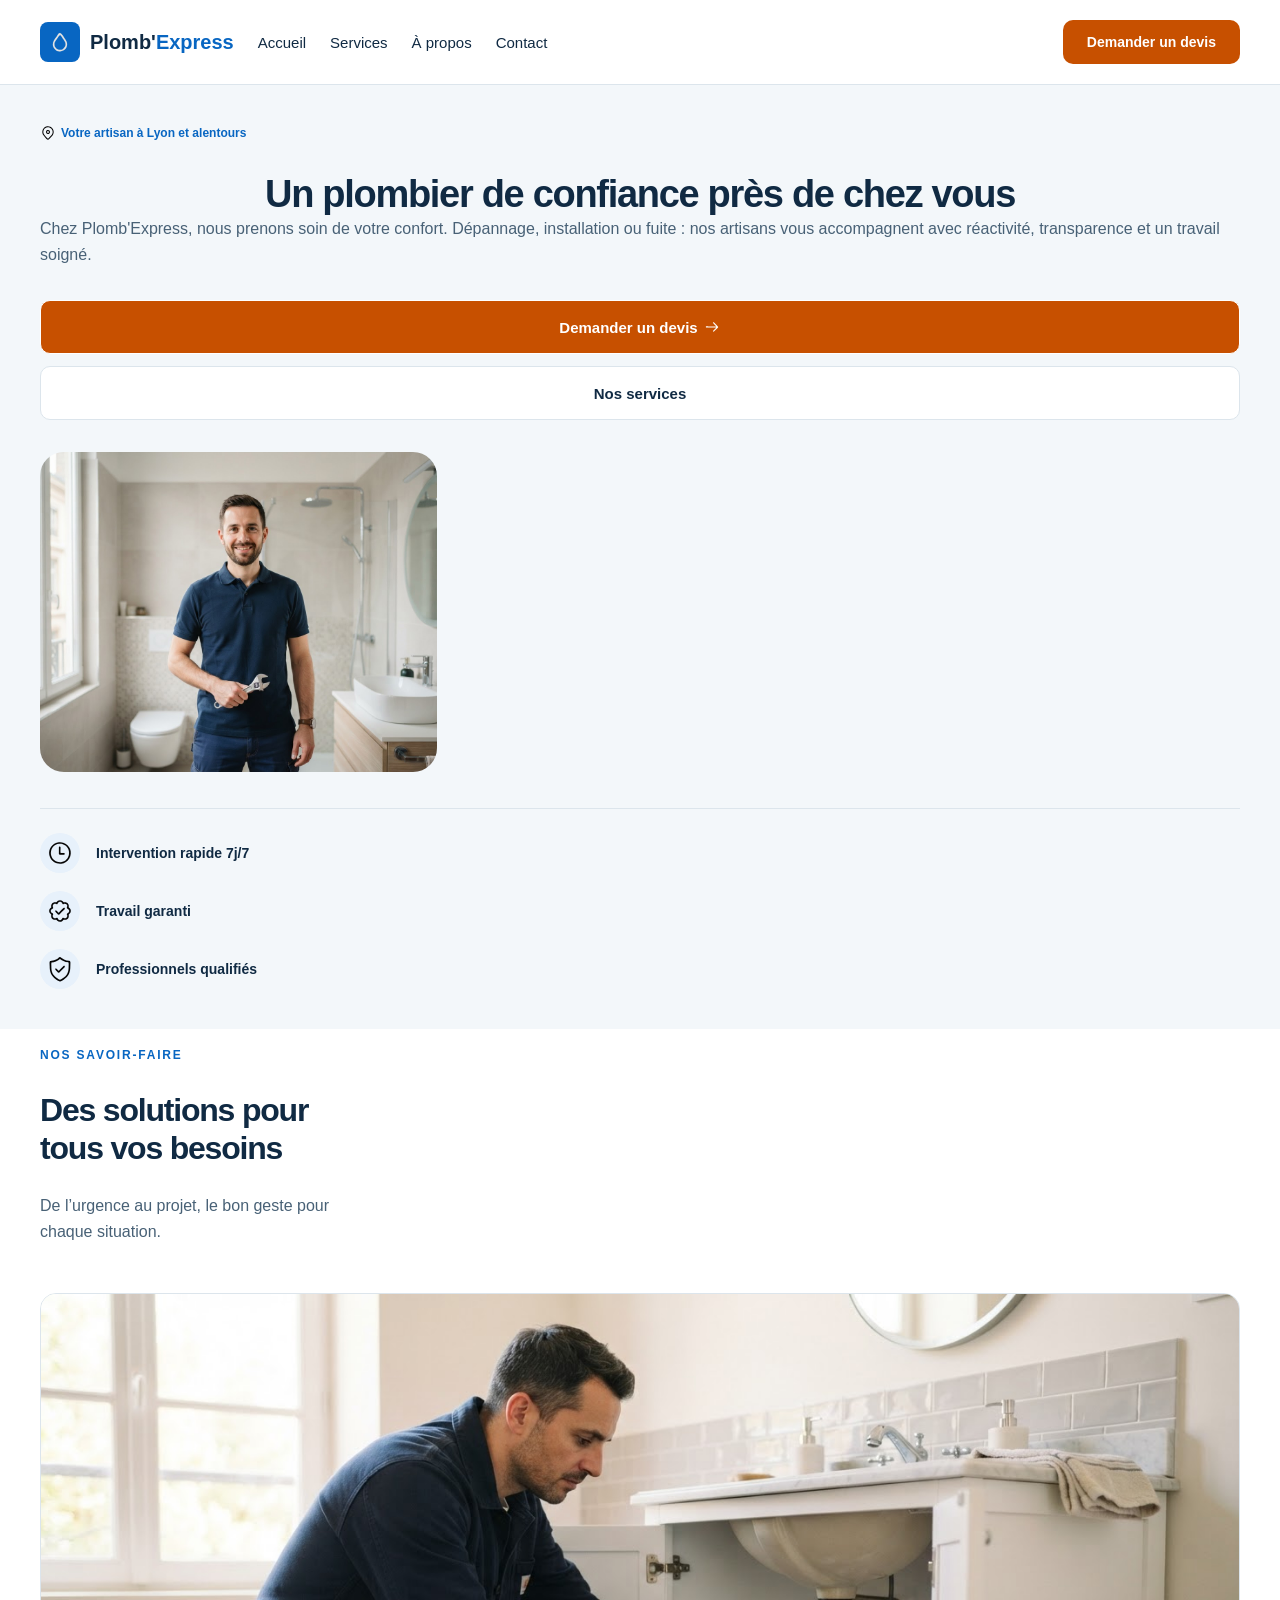
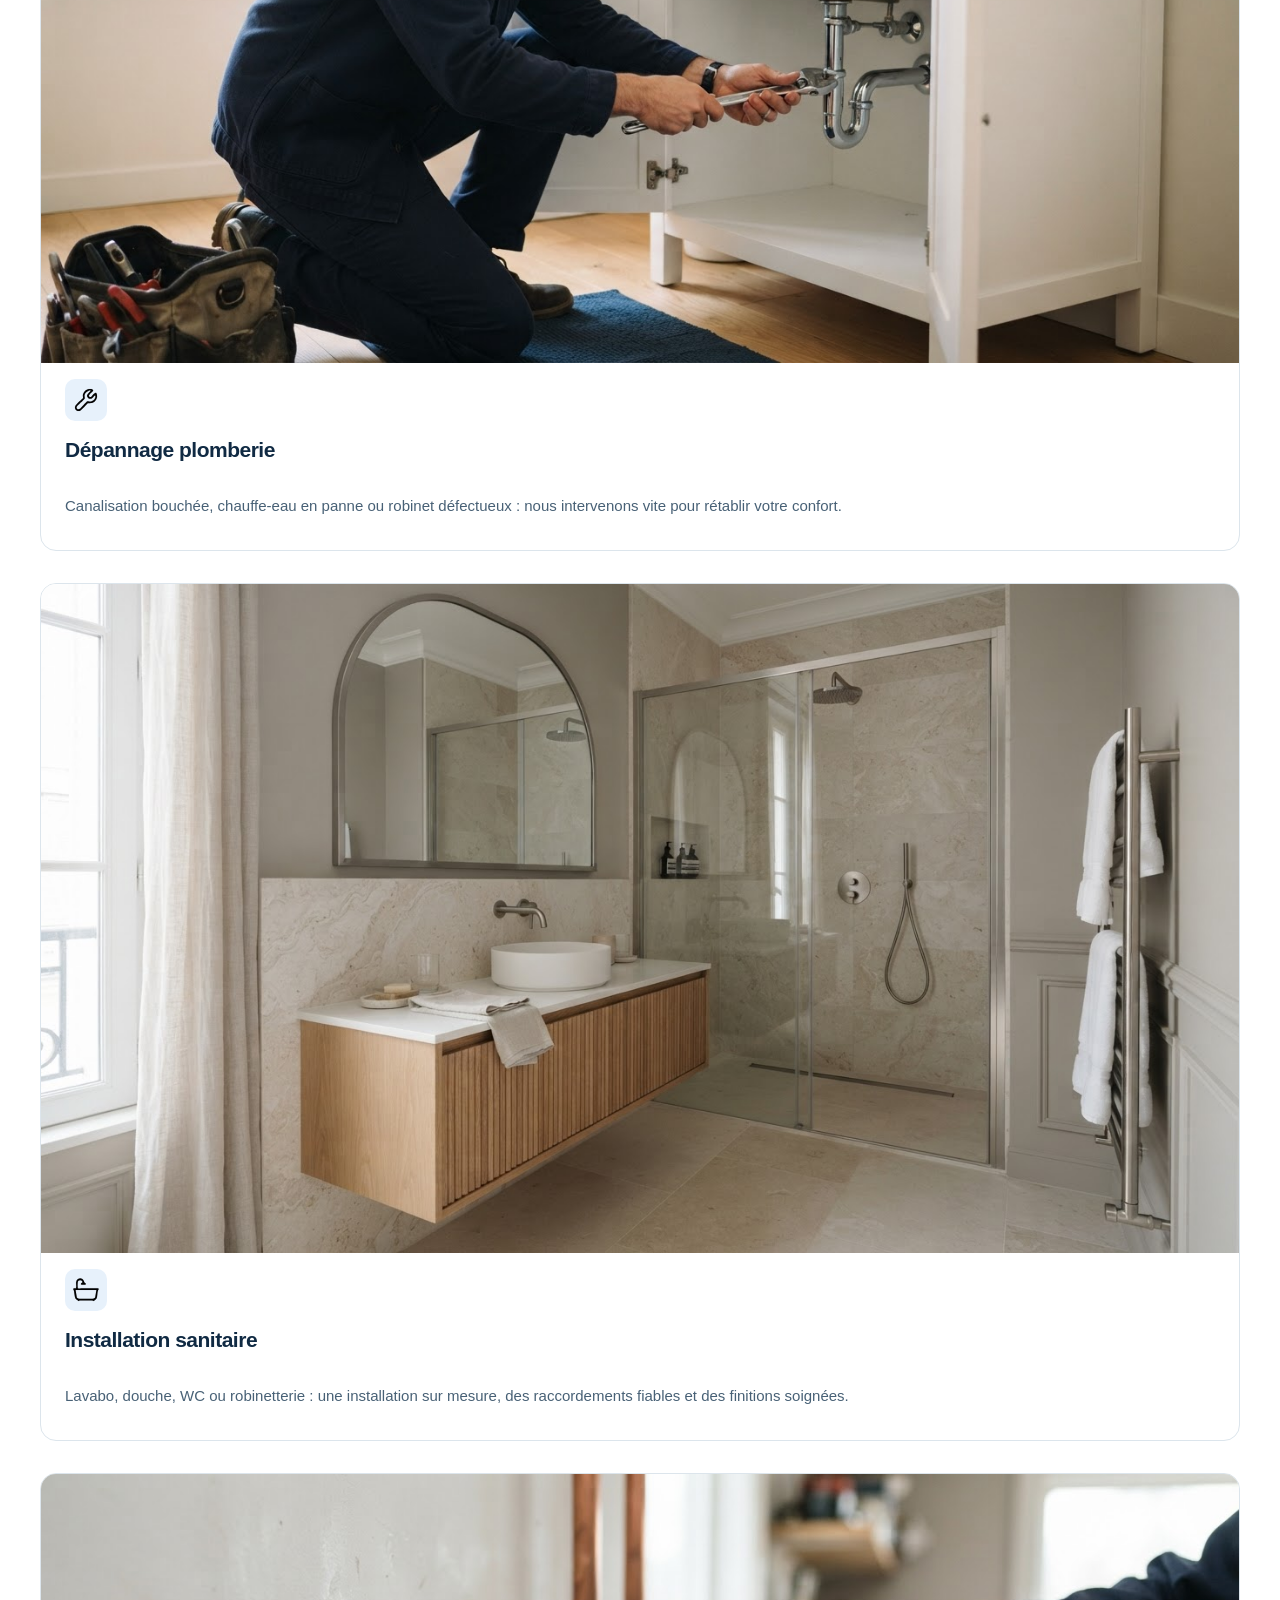
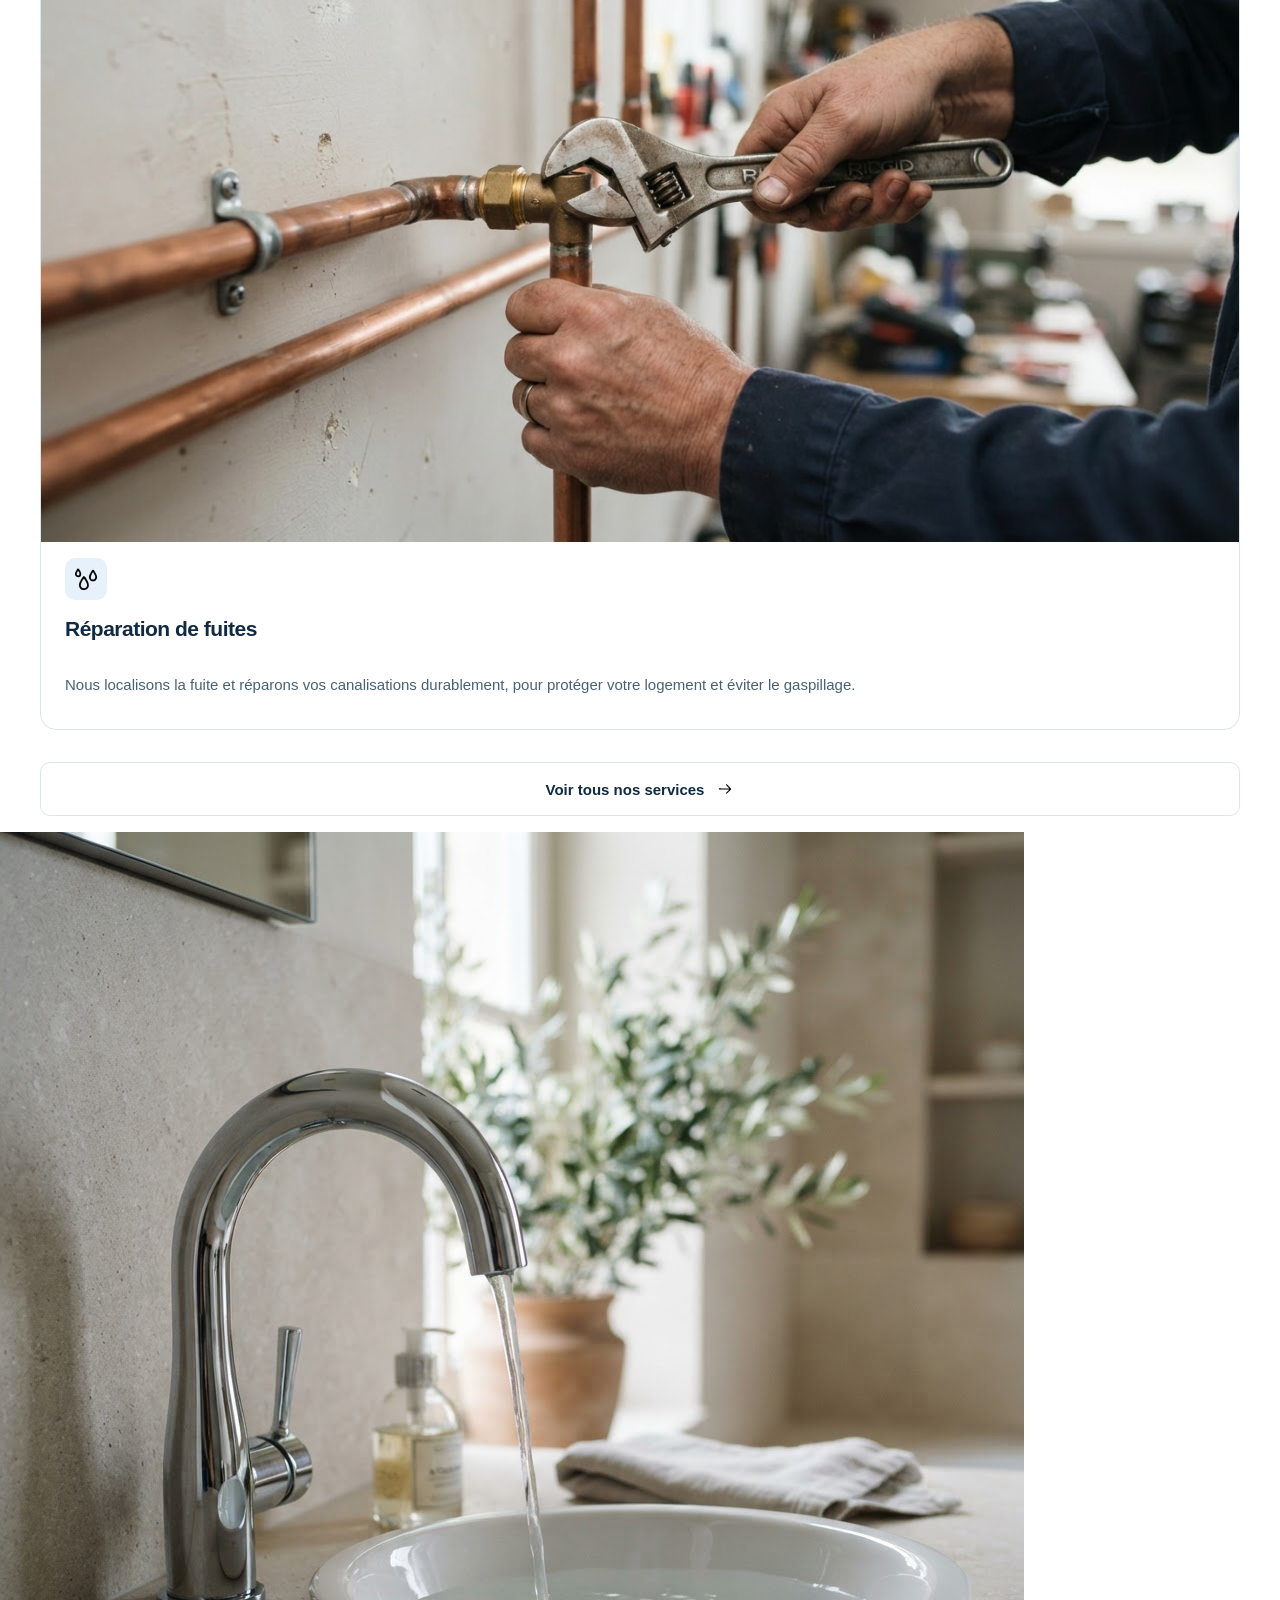
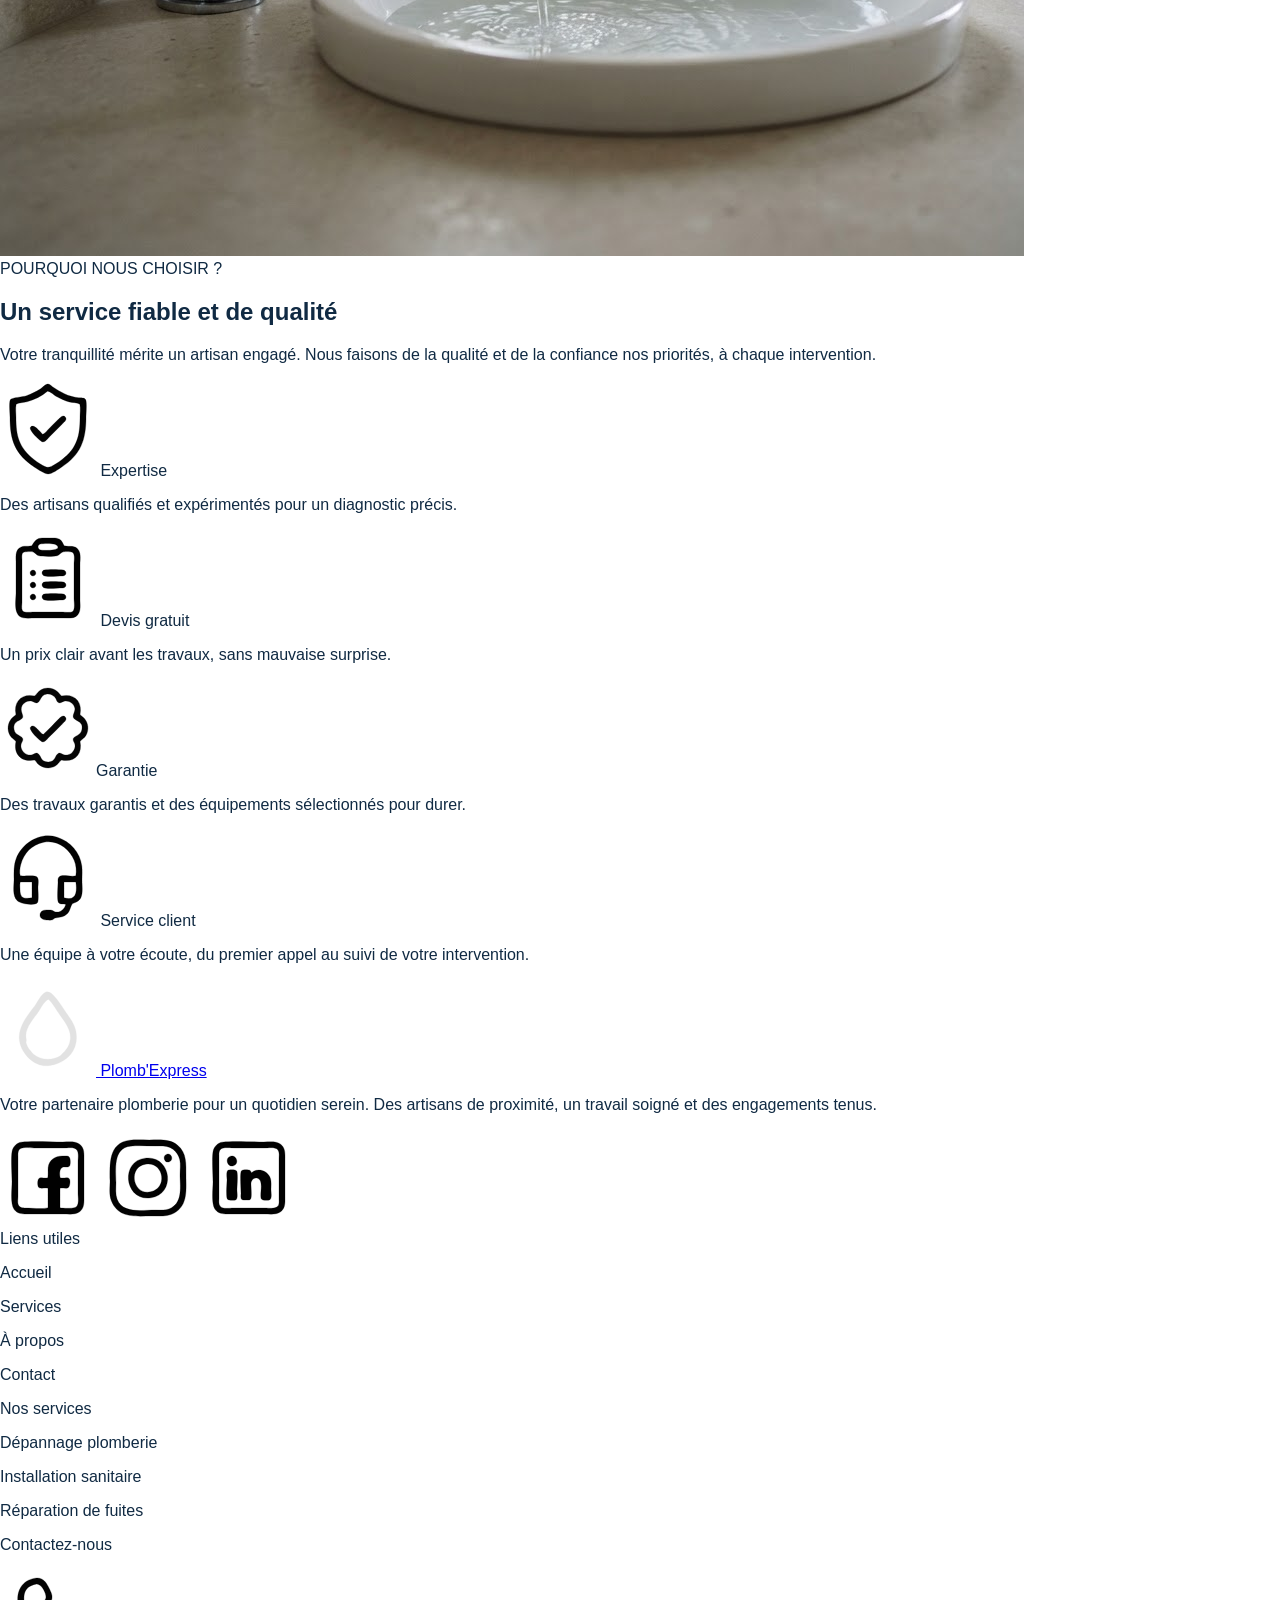
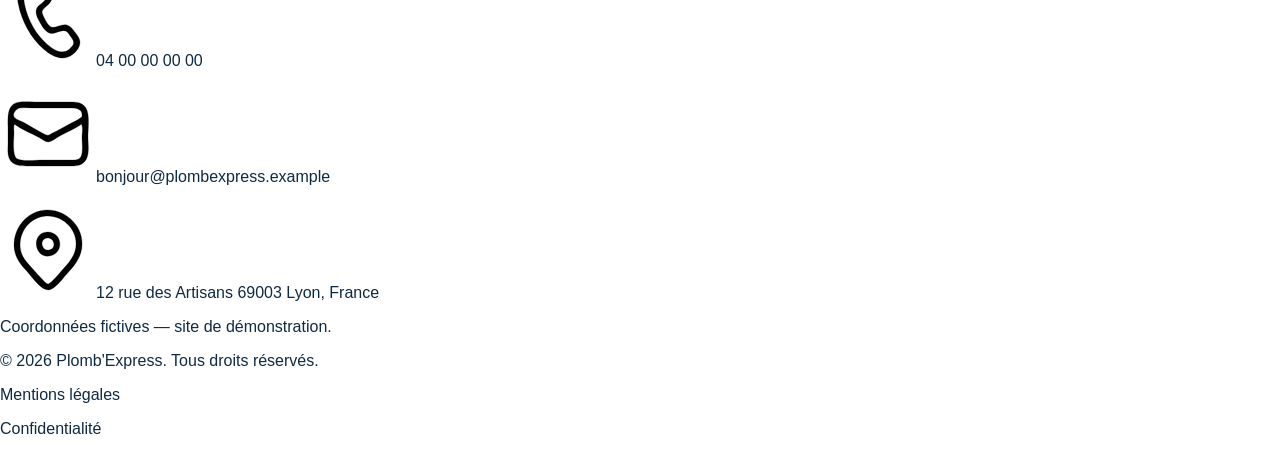
==== commit 2b8e8405: "SPRINT-01: Brief 02 update (Services page html and some css)" ====
--- a/SPRINT-01/Brief-02/PlombExpress/Accueil.html
+++ b/SPRINT-01/Brief-02/PlombExpress/Accueil.html
@@ -5,7 +5,7 @@
     <meta name="viewport" content="width=device-width, initial-scale=1.0" />
     <link rel="stylesheet" href="css/Accueil.css" />
     <style>
-      @import url("https://fonts.google/apis.com/css2?family=Inter:ital,opsz,wght@0,14..32,100..900;1,14..32,100..900&display=swap");
+      @import url("https://fonts.googleapis.com/css2?family=Inter:ital,opsz,wght@0,14..32,100..900;1,14..32,100..900&display=swap");
     </style>
     <title>Plomb'Express</title>
   </head>
@@ -23,7 +23,7 @@
       <nav>
         <div class="nav-links">
           <a href="Accueil.html">Accueil</a>
-          <a href="#">Services</a>
+          <a href="Services.html">Services</a>
           <a href="#">À propos</a>
           <a href="Contact.html">Contact</a>
         </div>
--- a/SPRINT-01/Brief-02/PlombExpress/css/Accueil.css
+++ b/SPRINT-01/Brief-02/PlombExpress/css/Accueil.css
@@ -76,7 +76,7 @@
   padding: 0 20px;
   border: none;
   border-radius: 10px;
-  background-color: #ff6418;
+  background-color: #c75000;
   display: flex;
   align-items: center;
   justify-content: center;
@@ -87,6 +87,9 @@
   color: white;
   font-size: 14px;
   font-weight: 600;
+  display: flex;
+  align-items: center;
+  align-self: stretch;
 }
 
 /* img[src$=".svg"]:not(.ncc) {
@@ -96,11 +99,16 @@
 
 .hero {
   display: flex;
-  padding: 1rem 2.5rem;
+  padding: 2.5rem 2.5rem 1rem;
   align-items: center;
   flex-wrap: wrap;
   gap: 32px;
   background-color: #f3f7fa;
+}
+
+.hero h1,
+.hero p {
+  margin: 0;
 }
 
 .hero > div:nth-child(1) {
@@ -160,7 +168,7 @@
   padding-right: 24px;
   padding-left: 24px;
   border-radius: 10px;
-  background: #ff6418;
+  background: #c75000;
   border: 1px solid #ffffff;
   cursor: pointer;
   display: flex;
@@ -179,6 +187,9 @@
   font-size: 15px;
   font-weight: 600;
   text-decoration: none;
+  display: flex;
+  align-items: center;
+  align-self: stretch;
 }
 
 .hero > div:nth-child(3) button:nth-child(2) a {
@@ -262,11 +273,12 @@
   display: flex;
   align-items: start;
   flex-direction: column;
-  padding: 0 2rem 1rem;
+  padding: 0 0 1rem;
   gap: 16px;
   width: 100%;
   border-radius: 16px;
   border: 1px solid #dce5ec;
+  overflow: hidden;
 }
 
 .faire-post img {
@@ -279,6 +291,8 @@
   background-color: #e7f1fb;
   border-radius: 10px;
   padding: 7px;
+  margin-left: 24px;
+  margin-right: 24px;
 }
 
 .faire-post span {
@@ -286,6 +300,8 @@
   font-size: 21px;
   line-height: 125%;
   letter-spacing: -0.5px;
+  margin-left: 24px;
+  margin-right: 24px;
 }
 
 .faire-post p {
@@ -293,11 +309,17 @@
   font-size: 15px;
   line-height: 165%;
   color: #486176;
+  margin-left: 24px;
+  margin-right: 24px;
+}
+
+.faire > div:nth-child(3) {
+  width: 100%;
 }
 
 .faire button {
-  width: 335;
-  height: 54;
+  width: 100%;
+  height: 54px;
   border-radius: 10px;
   border-width: 1px;
   gap: 12px;
@@ -311,6 +333,21 @@
   align-items: center;
 }
 
+.faire button img {
+  width: 18px;
+  height: 18px;
+}
+
+.faire button a {
+  text-decoration: none;
+  font-weight: 600;
+  font-size: 15px;
+  color: #102a43;
+  display: flex;
+  align-items: center;
+  align-self: stretch;
+}
+
 /* DESKTOP */
 
 @media (min-width: 768px) {
@@ -342,6 +379,7 @@
   .nav-links a {
     font-size: 15px;
     font-weight: 500;
+    padding: 12px 0;
   }
 
   .menu {
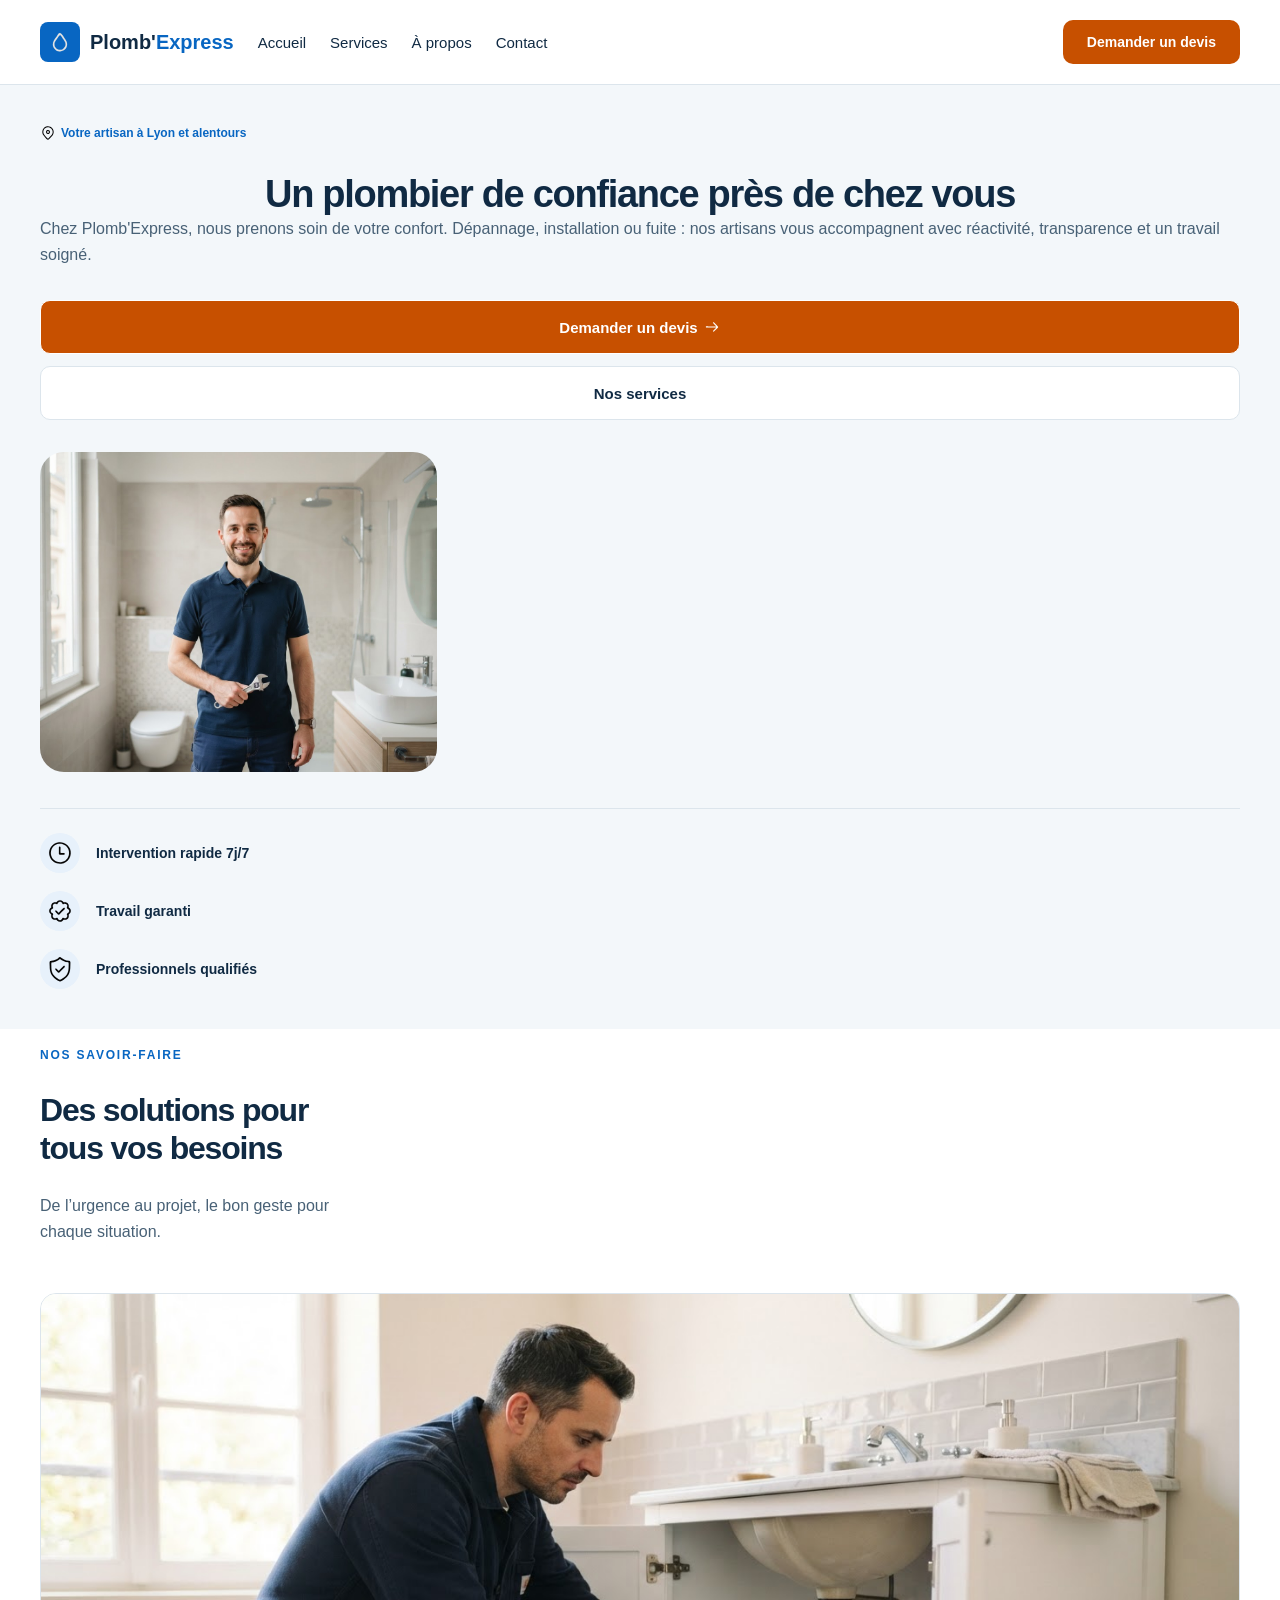
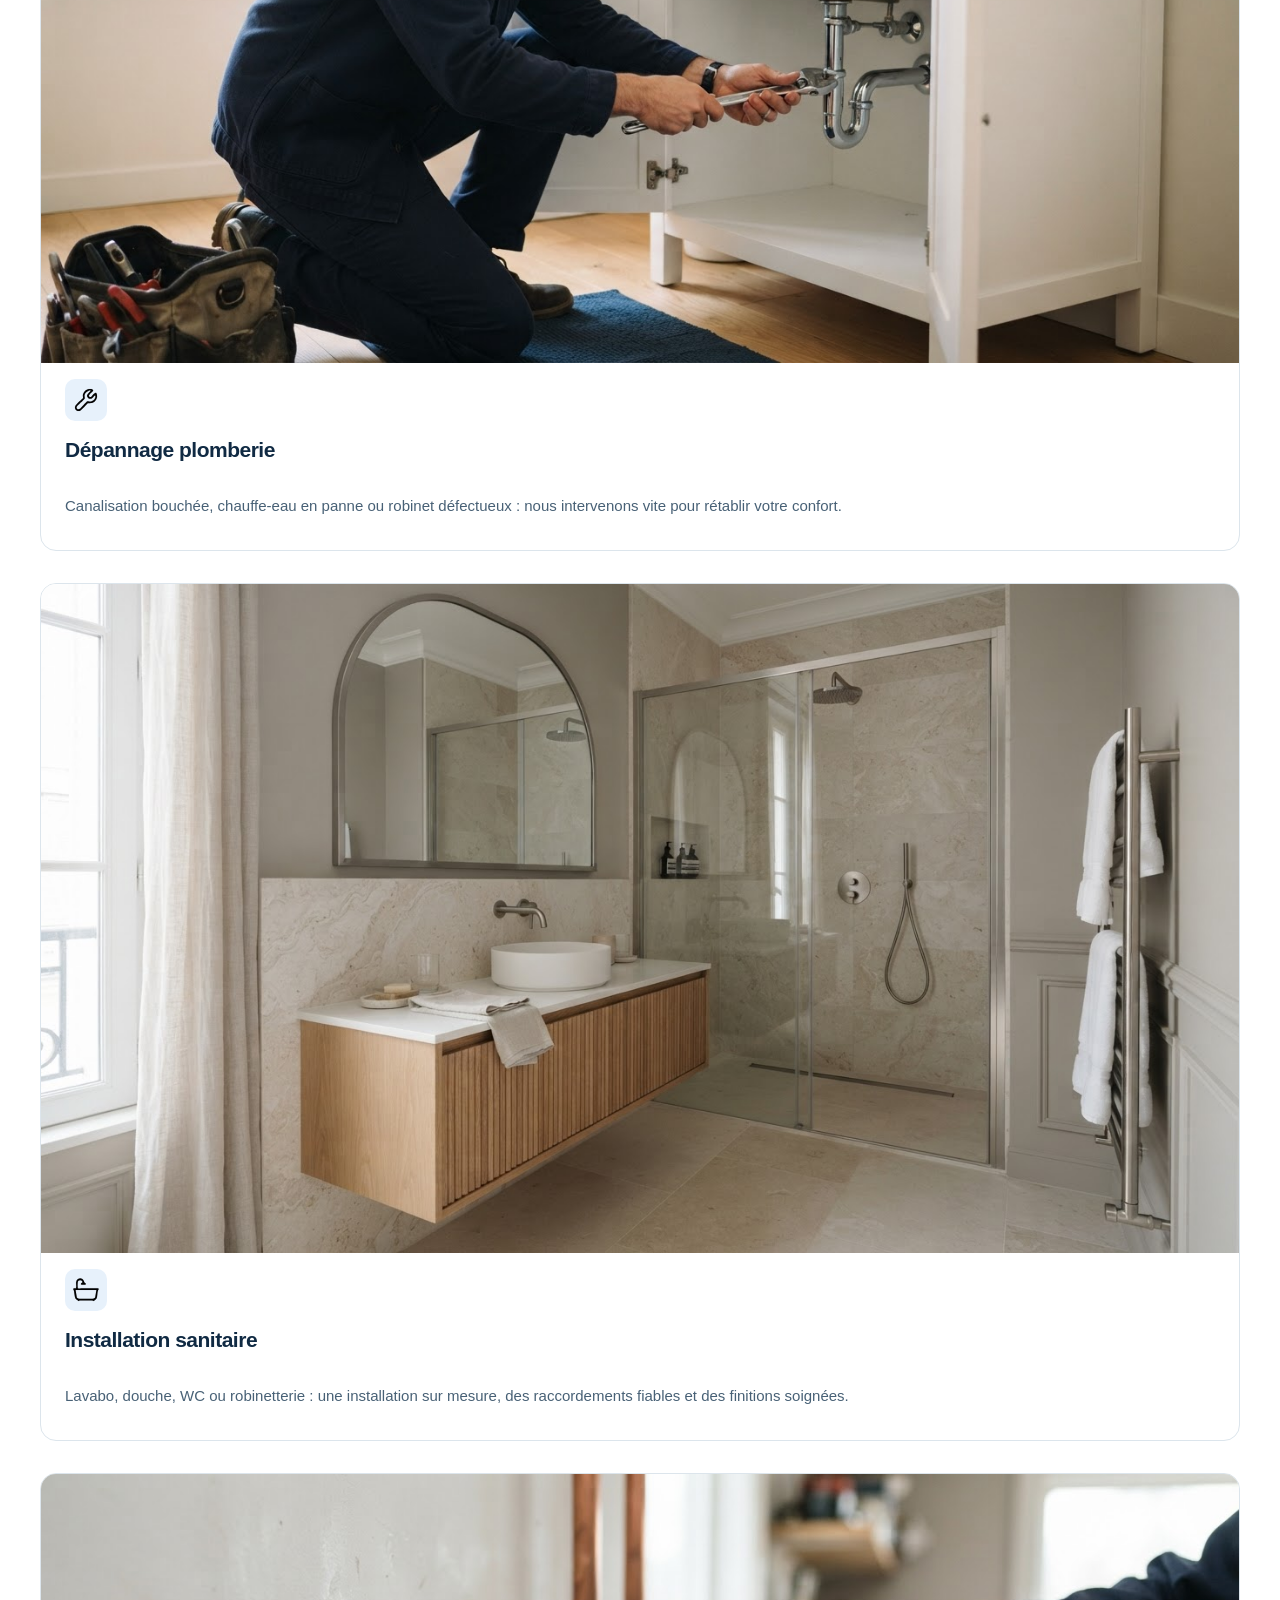
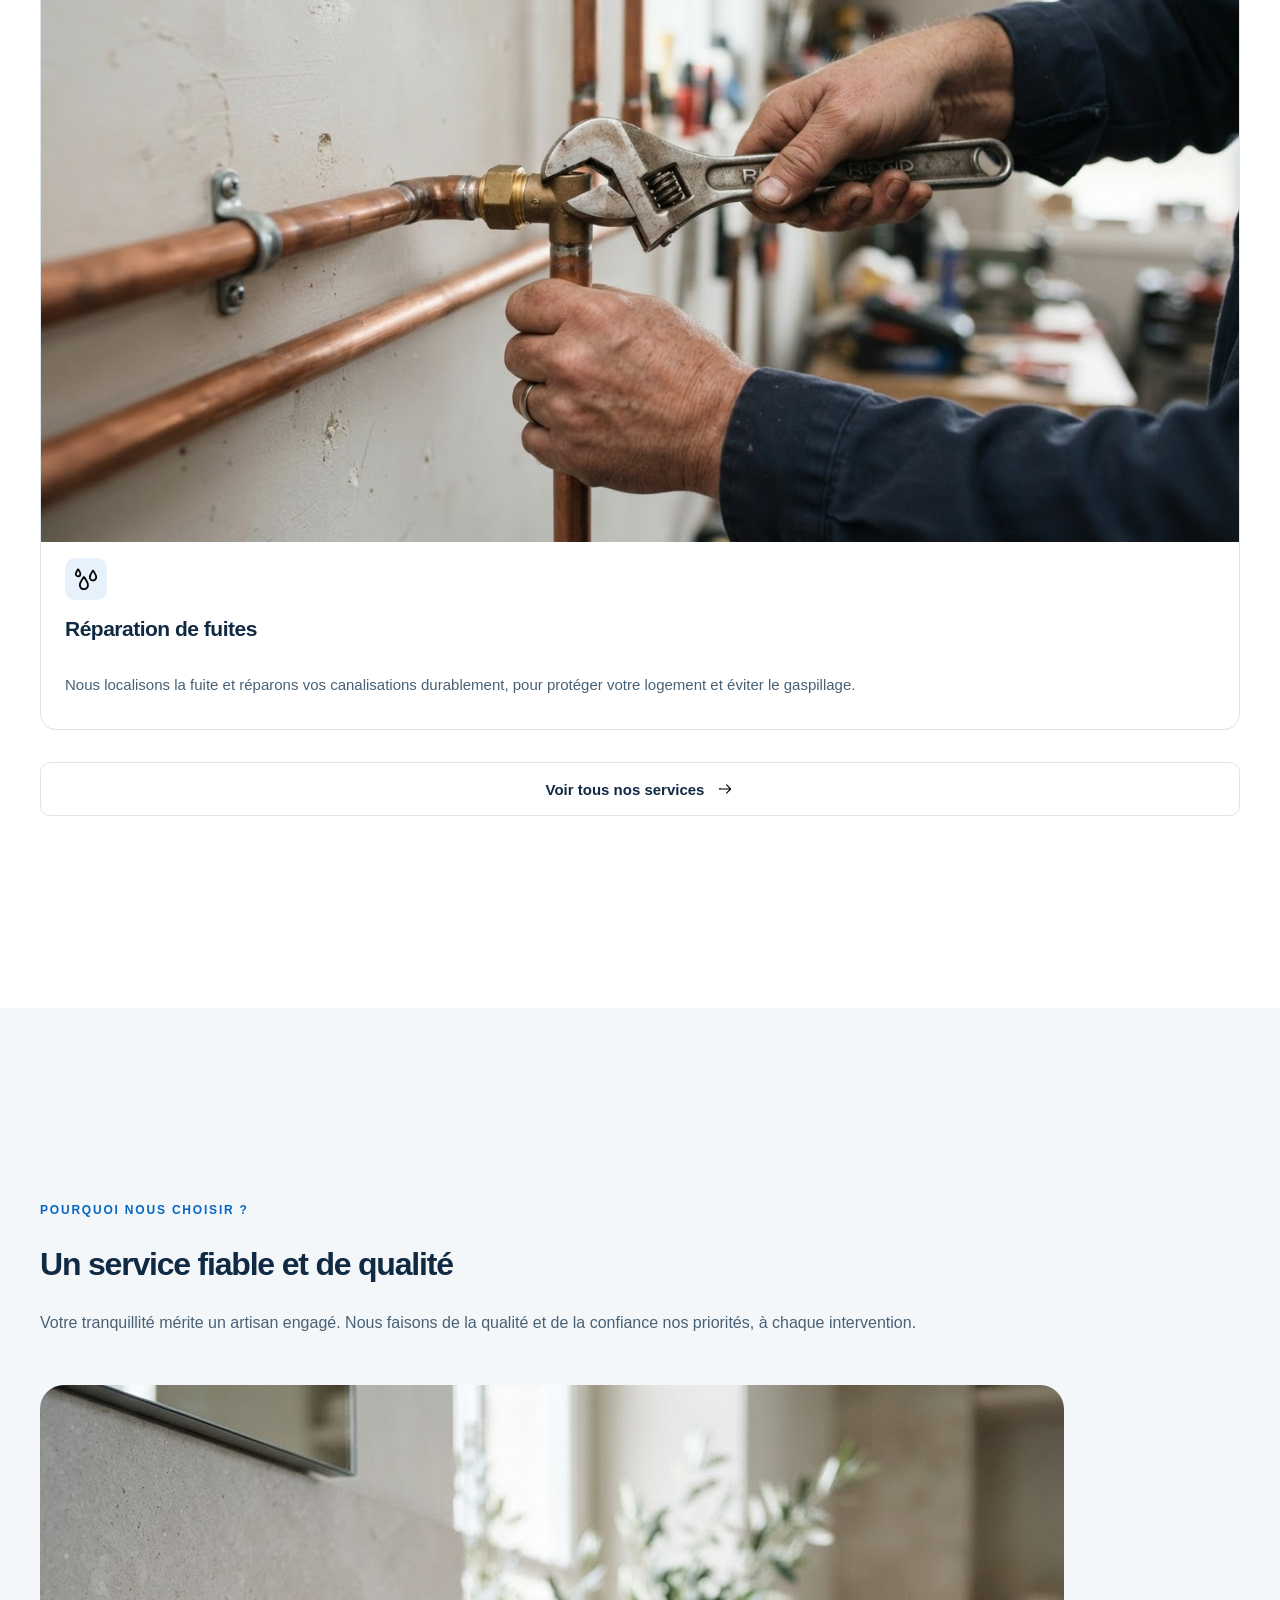
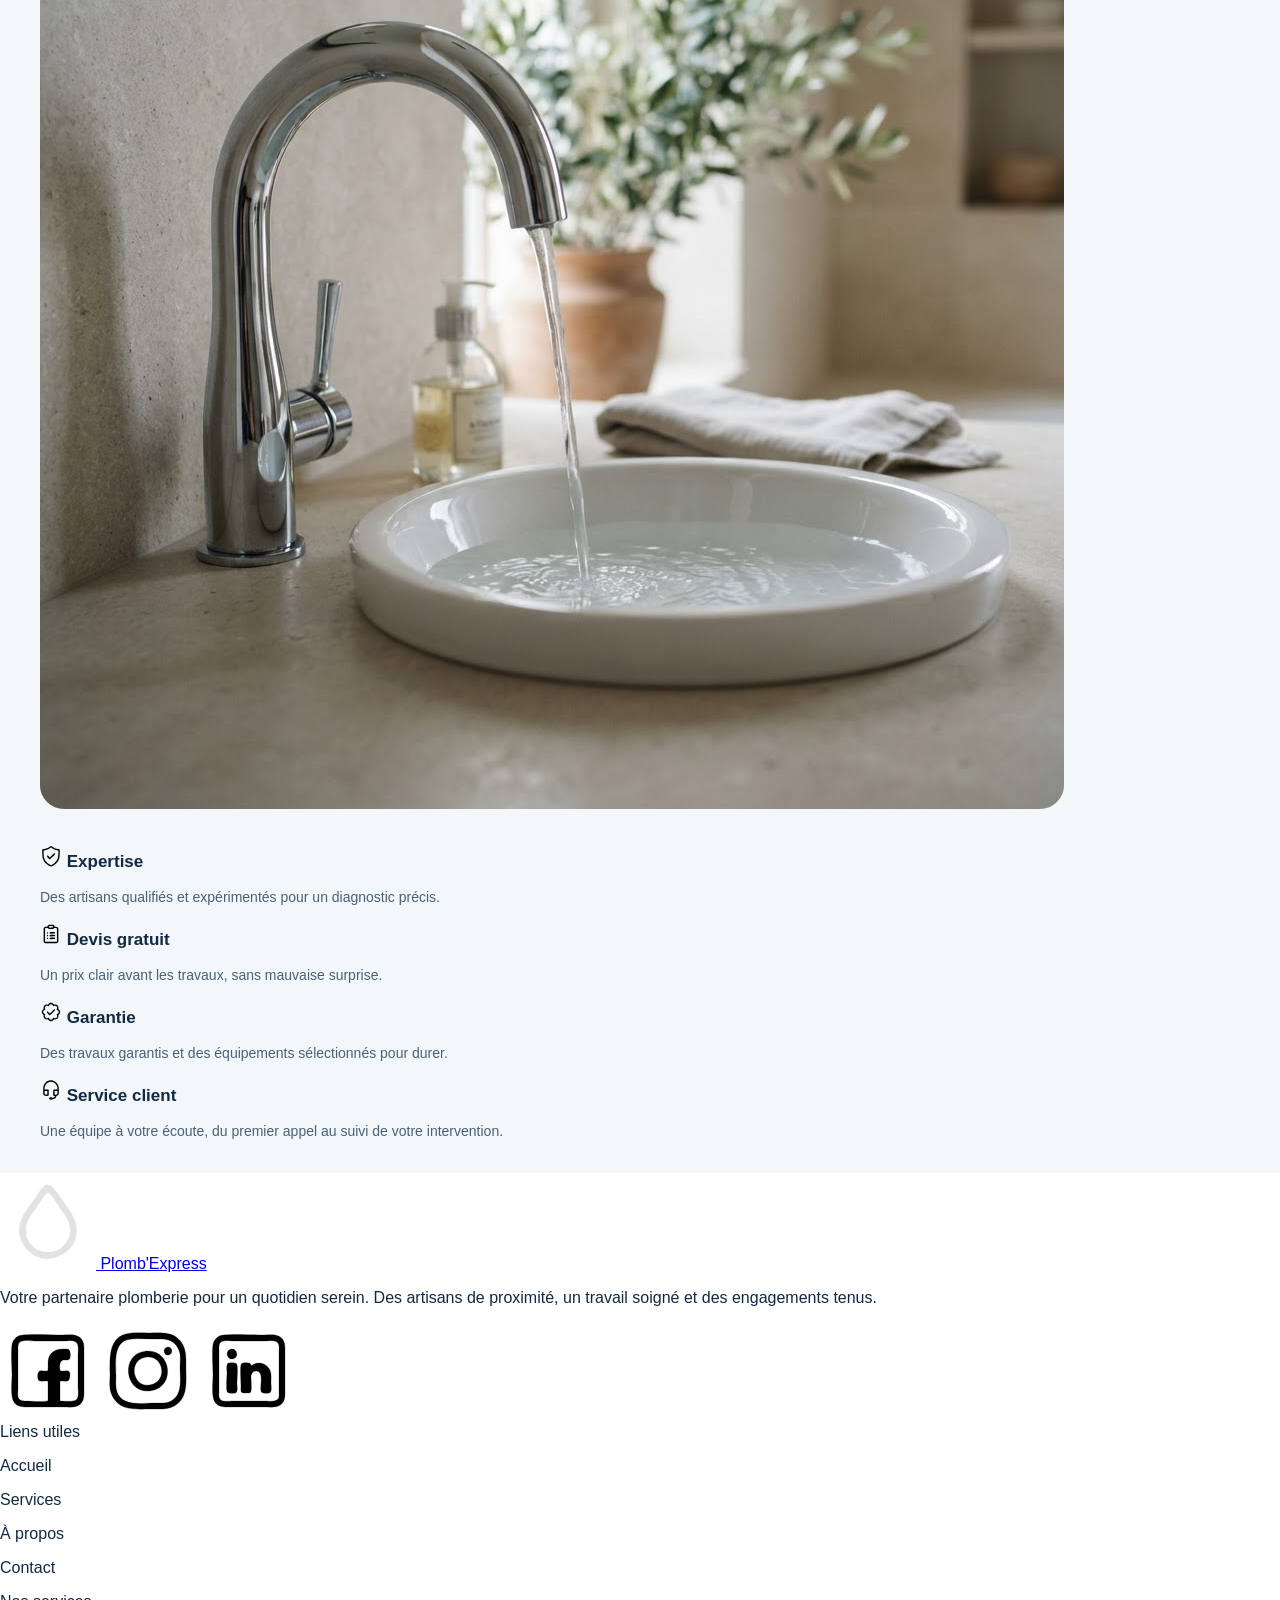
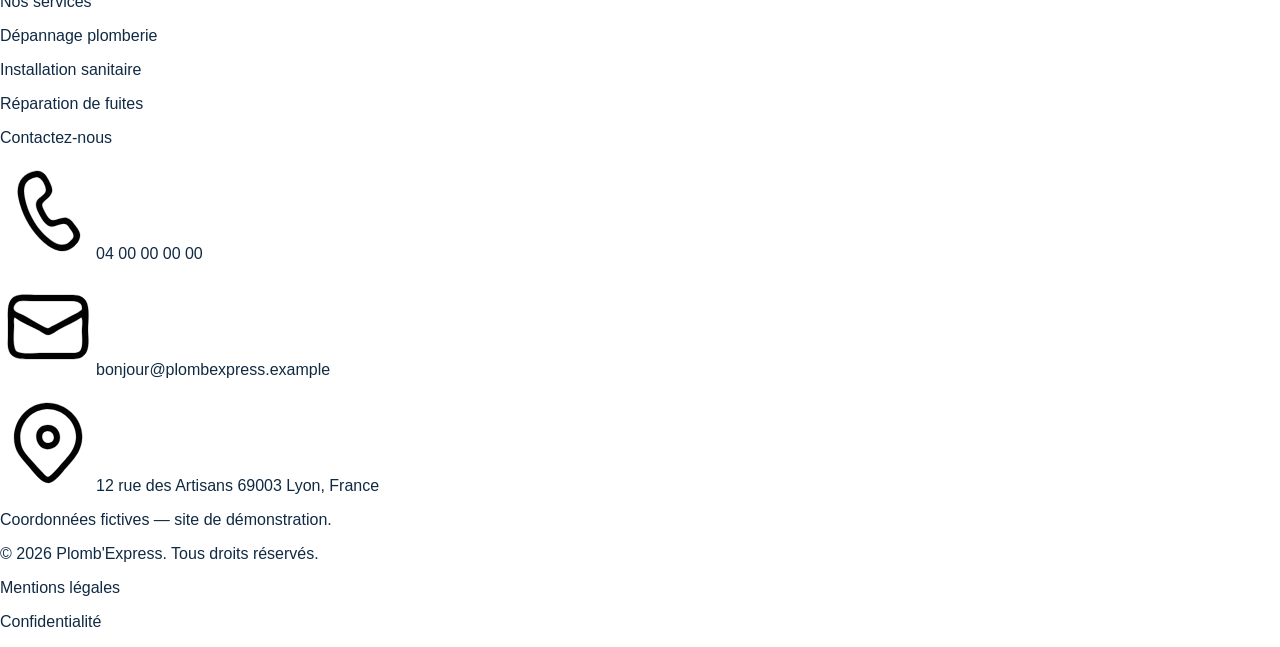
==== commit f42d57d4: "SPRINT-01: Brief 02 update (Accueil.html and Accueil.css for Choisir section layout and styling" ====
--- a/SPRINT-01/Brief-02/PlombExpress/Accueil.html
+++ b/SPRINT-01/Brief-02/PlombExpress/Accueil.html
@@ -131,18 +131,18 @@
       </section>
       <section class="choisir">
         <div>
+          <span>POURQUOI NOUS CHOISIR ?</span>
+          <h2>Un service fiable et de qualité</h2>
+          <p>
+            Votre tranquillité mérite un artisan engagé. Nous faisons de la
+            qualité et de la confiance nos priorités, à chaque intervention.
+          </p>
+        </div>
+        <div>
           <img
             src="assets/images/lavabo.jpg"
             alt="Robinet chromé verse de l'eau dans une vasque blanche"
           />
-        </div>
-        <div>
-          <span>POURQUOI NOUS CHOISIR ?</span>
-          <h2>Un service fiable et de qualité</h2>
-          <p>
-            Votre tranquillité mérite un artisan engagé. Nous faisons de la
-            qualité et de la confiance nos priorités, à chaque intervention.
-          </p>
         </div>
         <div>
           <div>
@@ -169,7 +169,8 @@
               ><img
                 src="assets/icons/shield-check.svg"
                 alt="shield check icon"
-              />Garantie</span
+              />
+              Garantie</span
             >
             <p>
               Des travaux garantis et des équipements sélectionnés pour durer.
--- a/SPRINT-01/Brief-02/PlombExpress/css/Accueil.css
+++ b/SPRINT-01/Brief-02/PlombExpress/css/Accueil.css
@@ -234,6 +234,7 @@
   align-items: center;
   flex-wrap: wrap;
   gap: 32px;
+  padding-bottom: 15%;
 }
 
 .faire > div:nth-child(1) span {
@@ -348,6 +349,58 @@
   align-self: stretch;
 }
 
+.choisir {
+  display: flex;
+  padding: 1rem 2.5rem;
+  align-items: center;
+  flex-wrap: wrap;
+  gap: 32px;
+  background-color: #f3f7fa;
+  padding-top: 15%;
+}
+
+.choisir > div:first-child span {
+  font-weight: 700;
+  font-size: 12px;
+  line-height: 140%;
+  letter-spacing: 1.8px;
+  color: #0866c2;
+}
+
+.choisir > div:first-child h2 {
+  font-size: 32px;
+  line-height: 120%;
+  letter-spacing: -1.2px;
+}
+
+.choisir > div:first-child p {
+  font-weight: 400;
+  font-size: 16px;
+  line-height: 165%;
+  color: #486176;
+}
+
+.choisir > div:nth-child(2) img {
+  border-radius: 24px;
+}
+
+.choisir > div:nth-child(3) img {
+  width: 22px;
+  height: 22px;
+}
+
+.choisir > div:nth-child(3) span {
+  font-weight: 700;
+  font-size: 17px;
+}
+
+.choisir > div:nth-child(3) p {
+  font-weight: 400;
+  font-size: 14px;
+  line-height: 165%;
+  color: #486176;
+}
+
 /* DESKTOP */
 
 @media (min-width: 768px) {
